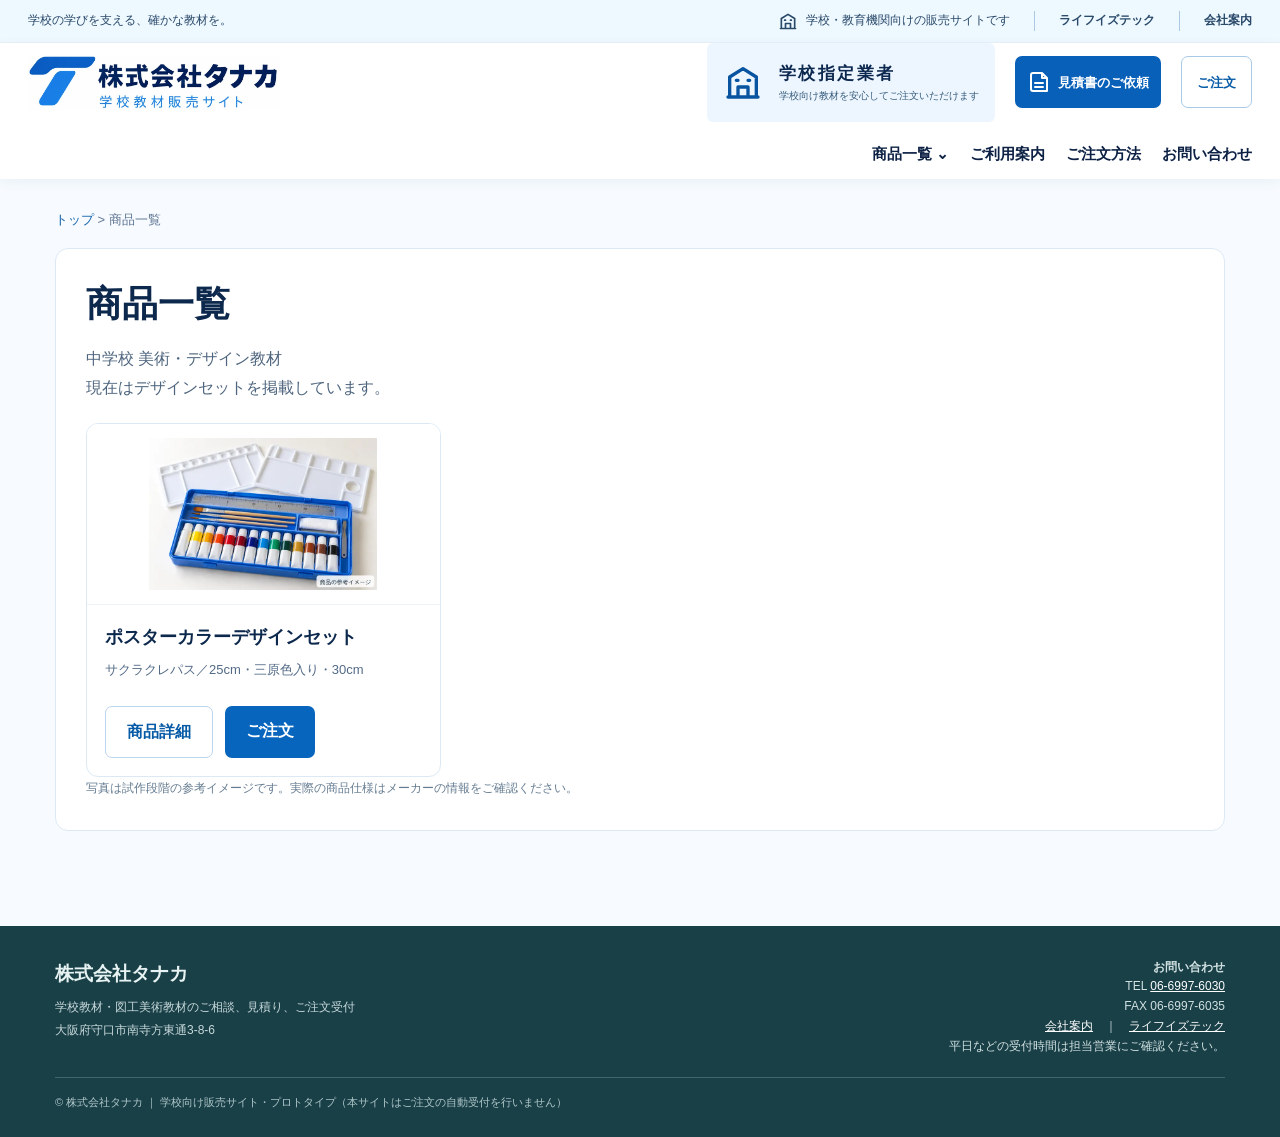
==== products/index.html @ bf660204 "Open Life is Tech external links in a separate safe tab" ====
<!doctype html><html lang="ja"><head><meta charset="utf-8"><meta name="viewport" content="width=device-width,initial-scale=1"><meta name="theme-color" content="#0765be"><title>商品一覧｜株式会社タナカ 学校教材販売サイト</title><meta name="description" content="株式会社タナカの学校向け教材販売サイト。学校向け教材の紹介・ご注文・お見積り。"><link rel="stylesheet" href="../assets/site.css"><link rel="icon" type="image/x-icon" href="../assets/tanaka-favicon.ico"></head><body><div class="t-topstrip"><div class="t-width t-stripline"><span>学校の学びを支える、確かな教材を。</span><div class="t-stripright"><span><svg aria-hidden="true" class="" fill="none" height="24" stroke="currentColor" stroke-linecap="round" stroke-linejoin="round" stroke-width="2" viewbox="0 0 24 24" width="24"><path d="M3 21h18M4 21V9l8-5 8 5v12M9 21v-6h6v6M8 11h1m6 0h1"></path></svg> 学校・教育機関向けの販売サイトです</span><a href="https://tanaka-kyouzai.jp/lifeistech/" target="_blank" rel="noopener noreferrer">ライフイズテック</a><a href="../company.html">会社案内</a></div></div></div><header class="t-header"><div class="t-width t-headrow"><a aria-label="株式会社タナカ トップ" class="t-brand" href="../index.html"><img alt="株式会社タナカ 学校教材販売サイト" class="t-brand-image" height="210" src="../assets/logo.webp" width="960"/></a>
<div class="t-dealer"><svg aria-hidden="true" class="" fill="none" height="24" stroke="currentColor" stroke-linecap="round" stroke-linejoin="round" stroke-width="2" viewbox="0 0 24 24" width="24"><path d="M3 21h18M4 21V9l8-5 8 5v12M9 21v-6h6v6M8 11h1m6 0h1"></path></svg><span><b>学校指定業者</b><small>学校向け教材を安心してご注文いただけます</small></span></div>
<nav aria-label="サイト内メニュー" class="t-mainnav"><a href="../products/index.html">商品一覧 ⌄</a><a href="../guide.html">ご利用案内</a><a href="../guide.html">ご注文方法</a><a href="../contact.html">お問い合わせ</a></nav>
<a class="t-quote" href="../order.html?mode=quote"><svg aria-hidden="true" class="" fill="none" height="24" stroke="currentColor" stroke-linecap="round" stroke-linejoin="round" stroke-width="2" viewbox="0 0 24 24" width="24"><path d="M6 3h9l5 5v13H6a2 2 0 0 1-2-2V5a2 2 0 0 1 2-2Zm9 0v5h5M8 13h8M8 17h8"></path></svg> 見積書のご依頼</a><a class="t-order" href="../order.html?mode=order">ご注文</a>
</div></header><main id="top"><div class="site-page"><div class="wrap"><nav class="site-breadcrumb" aria-label="現在位置"><a href="../index.html">トップ</a> &gt; 商品一覧</nav><div class="site-panel"><h1>商品一覧</h1><p>中学校 美術・デザイン教材</p><p>現在はデザインセットを掲載しています。</p><div class="site-cat-grid"><div class="site-cat-card"><img src="../assets/design-set-sample.webp" alt="デザインセットの参考イメージ" loading="lazy"><div class="site-cat-text"><h2>ポスターカラーデザインセット</h2><p>サクラクレパス／25cm・三原色入り・30cm</p><div class="site-actions"><a class="site-action ghost" href="design-set.html">商品詳細</a><a class="site-action" href="../order.html?mode=order">ご注文</a></div></div></div></div><p class="site-small-note">写真は試作段階の参考イメージです。実際の商品仕様はメーカーの情報をご確認ください。</p></div></div></div></main><footer class="footer" id="contact"><div class="wrap"><div class="footer-grid"><div><h3>株式会社タナカ</h3><p>学校教材・図工美術教材のご相談、見積り、ご注文受付<br/>大阪府守口市南寺方東通3-8-6</p></div><div class="footmeta"><strong>お問い合わせ</strong><br/>TEL <a href="tel:0669976030">06-6997-6030</a><br/>FAX 06-6997-6035<br/><a href="../company.html">会社案内</a>　｜　<a href="https://tanaka-kyouzai.jp/lifeistech/" target="_blank" rel="noopener noreferrer">ライフイズテック</a><br/>平日などの受付時間は担当営業にご確認ください。</div></div><div class="footbottom">© 株式会社タナカ ｜ 学校向け販売サイト・プロトタイプ（本サイトはご注文の自動受付を行いません）</div></div></footer></body></html>
---- assets/site.css ----
:root{--ink:#1b3440;--muted:#627780;--line:#dce6e7;--brand:#17636b;--brand-dark:#0c484f;--brand-pale:#e6f2f0;--bg:#f7f9f9;--soft:#eef5f4;--focus:#edba57;--red:#b24032;--white:#fff;--shadow:0 10px 28px rgba(23,66,72,.06)}
*{box-sizing:border-box}html{scroll-behavior:smooth;scroll-padding-top:98px}body{margin:0;background:var(--bg);color:var(--ink);font-family:-apple-system,BlinkMacSystemFont,"Hiragino Kaku Gothic ProN","Yu Gothic",Meiryo,sans-serif;line-height:1.66;overflow-wrap:break-word}h1,h2,h3,p{margin:0}button,input,textarea,select{font:inherit}button{cursor:pointer}a{color:var(--brand)}a:hover{text-decoration-thickness:2px}img{max-width:100%}input,select,textarea{color:var(--ink)}input:focus-visible,button:focus-visible,a:focus-visible,select:focus-visible,textarea:focus-visible{outline:3px solid var(--focus);outline-offset:2px}button:disabled{cursor:not-allowed;opacity:.48}.wrap{width:min(1170px,calc(100% - 42px));margin-inline:auto}.micro{font-size:12px;color:var(--muted)}.label{display:inline-flex;align-items:center;border:1px solid #bee0dd;border-radius:100px;padding:3px 11px;color:#175b63;background:#eef8f5;font-size:12px;font-weight:700;letter-spacing:.04em}.topstrip{background:#123d46;color:#e5f4f3;font-size:12px;padding:7px 0}.stripflex{display:flex;justify-content:space-between;align-items:center;gap:20px}.topstrip a{color:#e5f4f3;text-decoration:none}.header{background:#fff;border-bottom:1px solid var(--line);position:sticky;top:0;z-index:30}.headin{min-height:78px;display:flex;align-items:center;gap:26px}.logo{display:flex;align-items:center;gap:11px;text-decoration:none;color:var(--ink);white-space:nowrap}.logo-mark{display:grid;place-items:center;width:45px;height:45px;border-radius:13px;background:var(--brand);color:#fff;font-size:27px;font-weight:900;box-shadow:inset 0 -4px 0 rgba(0,0,0,.12)}.brandname{display:block;font-size:22px;letter-spacing:.11em;line-height:1.25;font-weight:900}.brandcaption{display:block;color:var(--muted);font-size:10px;letter-spacing:.09em}.nav{display:flex;align-items:center;gap:25px;margin-left:auto}.nav a{text-decoration:none;color:#314e57;font-size:14px;font-weight:700;white-space:nowrap}.nav a:hover{color:var(--brand)}.cartnav{border:0;background:var(--brand);color:white;display:flex;align-items:center;gap:9px;padding:11px 18px;border-radius:10px;font-weight:800;white-space:nowrap}.count{display:grid;place-items:center;min-width:23px;height:23px;padding:0 5px;border-radius:12px;background:white;color:var(--brand);font-size:12px}.trialbar{background:#fff3d7;border-bottom:1px solid #efdfa9;color:#725c30;text-align:center;font-size:12px;font-weight:700;padding:7px 18px}.hero{padding:44px 0 34px;background:linear-gradient(115deg,#f1f7f5 2%,#e4f2ef 60%,#e9f5f4 100%);border-bottom:1px solid #e0e9e8}.hero-layout{display:grid;grid-template-columns:1.2fr .85fr;align-items:center;gap:45px}.hero .eyebrow{display:flex;align-items:center;gap:8px;margin-bottom:17px;font-weight:800;color:var(--brand);font-size:13px}.hero .eyebrow:before{content:"";width:23px;height:3px;border-radius:5px;background:var(--brand)}.hero h1{font-size:clamp(28px,3.2vw,44px);line-height:1.34;letter-spacing:.015em;font-weight:900}.hero h1 em{font-style:normal;color:var(--brand)}.hero .lead{font-size:15px;line-height:1.95;margin-top:17px;color:#49636b}.actions{display:flex;align-items:center;flex-wrap:wrap;gap:11px;margin-top:24px}.btn{border-radius:10px;display:inline-flex;align-items:center;justify-content:center;gap:7px;min-height:46px;padding:10px 19px;border:1px solid transparent;text-decoration:none;font-weight:800;font-size:14px;line-height:1.3;white-space:normal;text-align:center}.btn-primary{background:var(--brand);color:white}.btn-primary:hover{background:var(--brand-dark);color:#fff}.btn-secondary{background:#fff;color:var(--brand);border-color:#b6d3d1}.btn-secondary:hover{background:#f5fbf9}.btn-ghost{background:transparent;color:var(--brand);border:1px solid #c3d8d7}.btn-white{background:#fff;border:1px solid #d7e5e3;color:var(--brand)}.btn-small{min-height:36px;padding:7px 13px;font-size:12px;border-radius:8px}.hero-highlights{display:flex;gap:17px;flex-wrap:wrap;margin-top:23px;color:#3e5b62;font-size:12px;font-weight:700}.hero-highlights span:before{content:"✓";color:#20837b;font-weight:900;margin-right:6px}.hero-card{background:#fff;border:1px solid #dfebe9;box-shadow:var(--shadow);border-radius:18px;padding:18px}.hc-top{display:flex;justify-content:space-between;align-items:center;gap:8px;font-size:13px;font-weight:800}.hc-top small{color:var(--brand);font-size:11px;background:#eaf5f2;border-radius:99px;padding:4px 9px}.hc-photo{display:flex;gap:10px;align-items:center;padding:15px 8px 13px;min-height:170px}.hc-photo .photo-wrap{width:44%;height:157px;position:relative;flex:none}.hc-photo .photo-wrap img{object-fit:contain;width:100%;height:100%;position:absolute;inset:0}.hc-photo .photo-wrap .photo-real{opacity:0;transition:opacity .2s;background:#fff}.hc-photo strong{display:block;font-size:16px;line-height:1.55}.hc-photo p{font-size:12px;color:var(--muted);margin-top:7px}.hc-lines{border-top:1px solid var(--line);padding-top:12px;display:grid;gap:8px}.hc-line{display:flex;justify-content:space-between;font-size:12px;color:#4a626a}.hc-line strong{color:var(--ink)}.hc-total{padding:9px 11px;background:#edf6f3;border-radius:9px;display:flex;justify-content:space-between;align-items:center;color:var(--brand);font-size:13px;font-weight:800}.hc-total strong{font-size:18px}.section{padding:53px 0}.section-head{display:flex;align-items:end;justify-content:space-between;gap:20px;margin-bottom:21px}.kicker{font-size:12px;color:var(--brand);font-weight:900;letter-spacing:.08em;margin-bottom:5px}.section h2{font-size:clamp(23px,2.4vw,30px);letter-spacing:-.02em;line-height:1.42}.section-desc{font-size:13px;color:var(--muted);margin-top:7px}.catalog-tools{display:flex;gap:10px;align-items:center;margin-bottom:20px}.search{flex:1;position:relative}.search input{background:#fff;border:1px solid var(--line);border-radius:10px;height:48px;width:100%;padding:11px 16px 11px 43px}.search:before{content:"⌕";position:absolute;left:14px;top:2px;font-size:31px;color:#718f92}.searchhint{font-size:13px;color:#718089;white-space:nowrap}.product-grid{display:grid;grid-template-columns:repeat(3,minmax(0,1fr));gap:16px}.product{background:#fff;border:1px solid var(--line);border-radius:14px;overflow:hidden;box-shadow:0 3px 15px rgba(20,69,72,.025);display:flex;flex-direction:column}.product:hover{border-color:#b4d1cb}.product-img{background:#fff;border-bottom:1px solid #edf1f1;height:218px;padding:15px;position:relative;display:grid;place-items:center}.product-img img{height:calc(100% - 24px);width:calc(100% - 30px);position:absolute;inset:12px 15px;object-fit:contain}.product-img .photo-real{opacity:0;transition:opacity .2s;background:#fff}.product-badge{position:absolute;z-index:2;top:11px;left:11px;background:#dff1e8;color:#176359;border-radius:5px;padding:3px 8px;font-size:11px;font-weight:800}.product-badge.alt{background:#f5eddd;color:#86682f}.prod-body{padding:17px 18px 19px;display:flex;flex-direction:column;flex:1}.prod-maker{font-size:11px;letter-spacing:.02em;color:var(--muted);margin-bottom:7px}.prod-title{font-size:17px;font-weight:900;line-height:1.48;min-height:50px}.prod-desc{font-size:12px;color:#607780;line-height:1.7;margin:7px 0 14px;min-height:41px}.prod-bottom{margin-top:auto}.prod-price{font-weight:900;font-size:24px;color:var(--ink);line-height:1.2}.prod-price small{font-size:12px;margin-left:2px}.price-note{color:#70858b;font-size:11px;line-height:1.5;margin:5px 0 13px}.prod-action{display:flex;gap:9px}.prod-action .btn{flex:1;padding-inline:11px}.prod-link{margin-top:10px;display:inline-block;font-size:12px}.zero-results{padding:36px 20px;text-align:center;border:1px dashed #bdcdcd;background:#fff;border-radius:12px;color:var(--muted);display:none}.helper{background:#fff;border:1px solid var(--line);border-radius:17px;box-shadow:var(--shadow);padding:26px}.helper-layout{display:grid;grid-template-columns:1fr 1fr;gap:29px}.helptext{padding-right:8px}.helptext h3{font-size:22px;line-height:1.5;margin-bottom:10px}.helptext p{color:var(--muted);font-size:13px}.step-mini{display:flex;gap:8px;align-items:center;font-weight:700;font-size:13px;color:#566f75;margin-top:18px}.step-mini span{display:grid;place-items:center;width:25px;height:25px;border-radius:50%;background:#e9f3f0;color:var(--brand);font-size:12px}.class-ui{background:#f8fbfa;border:1px solid #dce9e7;border-radius:12px;padding:17px}.fieldlabel{display:block;font-size:13px;font-weight:800;margin-bottom:6px}.fieldhint{font-size:11px;color:#6b8288;margin-top:4px}.field{width:100%;height:45px;padding:8px 12px;background:white;border:1px solid #cddbdc;border-radius:8px}.field:focus{border-color:var(--brand)}textarea.field{height:auto;min-height:89px;resize:vertical}.class-head{display:grid;grid-template-columns:minmax(0,1fr) minmax(0,1fr) 100px 36px;gap:8px;font-size:11px;font-weight:700;color:var(--muted);margin:13px 0 6px}.class-row{display:grid;grid-template-columns:minmax(0,1fr) minmax(0,1fr) 100px 36px;gap:8px;align-items:center;margin-top:7px}.class-row .field{height:40px}.tiny-delete{width:34px;height:34px;border-radius:8px;border:1px solid #d4dfdf;background:white;color:#8a5150;font-size:20px;line-height:1}.class-add{background:transparent;border:0;color:var(--brand);font-weight:800;font-size:12px;padding:12px 0}.class-meta{display:flex;flex-wrap:wrap;align-items:center;gap:10px;margin:5px 0 12px}.class-meta label{display:flex;align-items:center;gap:8px;font-size:13px;font-weight:700}.class-meta input{width:90px;height:38px}.estimate{border-top:1px dashed #cadcda;margin-top:12px;padding-top:14px;display:flex;justify-content:space-between;align-items:center;gap:12px}.estimate .nums{font-weight:900;color:var(--brand);font-size:24px}.estimate .fieldhint{margin:0}.apply-controls{display:grid;grid-template-columns:1fr auto;gap:8px;margin-top:12px}.apply-controls .btn{min-height:45px}.order-section{background:#eef4f3;border-top:1px solid #dfeae8;border-bottom:1px solid #dfeae8}.order-layout{display:grid;grid-template-columns:minmax(0,1.5fr) minmax(300px,.9fr);gap:24px;align-items:start}.orderpanel{background:#fff;border:1px solid var(--line);border-radius:15px;box-shadow:var(--shadow);padding:25px}.orderpanel h3{font-size:18px;font-weight:900;margin-bottom:14px}.order-list{display:grid;gap:0}.emptycart{padding:34px 12px;text-align:center;color:#6c858b;border:1px dashed #cbdddc;border-radius:10px;background:#fbfdfd}.emptycart strong{display:block;font-size:15px;margin-bottom:7px;color:#46636b}.cartline{display:grid;grid-template-columns:72px 1fr auto;align-items:center;gap:12px;border-bottom:1px solid #edf2f0;padding:13px 0}.cartline img{width:72px;height:72px;object-fit:contain;border-radius:8px;border:1px solid #e9efec}.cartname{font-weight:800;font-size:13px;line-height:1.45}.cartcode{font-size:11px;color:var(--muted);margin:3px 0}.carttotal{margin-top:17px;padding-top:14px;display:flex;justify-content:space-between;align-items:baseline;gap:10px}.carttotal strong{font-size:26px;color:var(--brand);letter-spacing:-.02em}.cartmeta{font-size:11px;line-height:1.8;color:var(--muted)}.ordersummary{background:#f4faf7;border-radius:11px;padding:16px;border:1px solid #dceae4}.ordersummary p{font-size:12px;color:#607880}.ordersummary h3{margin:0 0 7px}.ordersummary .btn{width:100%;margin-top:16px}.inline-link{background:none;border:0;color:var(--brand);font-weight:800;text-decoration:underline;cursor:pointer;padding:0;font-size:12px}.formarea{margin-top:24px}.formarea .headsmall{display:flex;gap:10px;align-items:center;padding-bottom:12px;border-bottom:1px solid var(--line);margin-bottom:17px}.headsmall span{background:var(--brand);color:white;font-size:12px;display:grid;place-items:center;width:25px;height:25px;border-radius:50%;font-weight:800}.form-grid{display:grid;grid-template-columns:1fr 1fr;gap:17px 16px}.full{grid-column:1/-1}.required{font-style:normal;background:#fcecea;color:#b34437;font-size:10px;border-radius:4px;padding:2px 5px;margin-left:6px;vertical-align:1px}.optional{font-size:10px;color:#7b9194;margin-left:5px}.choicegrid{display:grid;grid-template-columns:1fr 1fr;gap:10px}.choice{display:flex;align-items:flex-start;gap:9px;border:1px solid #cedfdd;border-radius:9px;padding:12px 13px;background:#fff;cursor:pointer;font-size:13px;min-height:48px}.choice:has(input:checked){background:#eaf5f2;border-color:#4a9990;box-shadow:inset 0 0 0 1px #4a9990}.choice input{accent-color:var(--brand);width:16px;height:16px;margin:2px 0 0;flex:none}.choice small{display:block;color:#5d757b;font-size:11px;font-weight:400}.consent{display:flex;align-items:flex-start;gap:10px;background:#f8faf9;border-radius:9px;padding:14px;font-size:12px;margin-top:15px}.consent input{flex:none;margin-top:4px;accent-color:var(--brand);width:16px;height:16px}.submit-bar{display:flex;flex-wrap:wrap;align-items:center;gap:12px;margin-top:20px}.submit-bar .btn{min-height:52px;font-size:15px;flex:1}.submit-bar .micro{text-align:center;width:100%}.process-grid{display:grid;grid-template-columns:repeat(3,1fr);gap:15px}.process-step{padding:21px;background:#fff;border:1px solid var(--line);border-radius:13px}.process-step .num{width:33px;height:33px;display:grid;place-items:center;background:#e9f5f1;border-radius:9px;font-weight:900;color:var(--brand);margin-bottom:12px}.process-step h3{font-size:16px;margin-bottom:7px}.process-step p{font-size:12px;color:var(--muted)}.footer{background:#193f47;color:#e7f3f2;padding:32px 0 26px}.footer-grid{display:grid;grid-template-columns:1fr auto;gap:20px}.footer h3{font-size:19px;margin-bottom:7px}.footer p{font-size:12px;color:#c7d9db;line-height:1.95}.footer a{color:#fff}.footer .footmeta{text-align:right;font-size:12px;color:#d1e1e1}.footbottom{border-top:1px solid #42646b;margin-top:20px;padding-top:15px;color:#afc8ca;font-size:11px}.toast{position:fixed;bottom:22px;left:50%;transform:translate(-50%,16px);background:#153f48;color:white;padding:11px 19px;border-radius:9px;box-shadow:0 10px 28px rgba(0,0,0,.2);font-size:13px;font-weight:700;opacity:0;pointer-events:none;z-index:100;transition:.2s}.toast.on{opacity:1;transform:translate(-50%,0)}.modal{position:fixed;inset:0;z-index:60;display:none;background:rgba(9,34,37,.66);padding:18px;overflow:auto;align-items:flex-start;justify-content:center}.modal.open{display:flex}.modal-card{background:#fff;border-radius:16px;max-width:800px;width:100%;box-shadow:0 18px 70px rgba(0,0,0,.21);overflow:hidden;margin:26px auto 50px}.modal-top{background:#eef6f3;border-bottom:1px solid #dce7e4;padding:20px 24px;display:flex;justify-content:space-between;gap:12px;align-items:flex-start}.modal-top h2{font-size:21px}.modal-top p{font-size:12px;color:var(--muted);margin-top:4px}.close-modal{border:1px solid #cbdcd7;background:#fff;border-radius:8px;width:37px;height:37px;color:var(--ink);font-size:23px}.modal-body{padding:22px 24px}.review-status{background:#fff4db;border:1px solid #efd49a;padding:11px 13px;border-radius:8px;color:#785b28;font-size:12px;font-weight:700;margin-bottom:20px}.review-section{margin:16px 0}.review-section h3{font-size:14px;margin-bottom:7px;border-bottom:1px solid #dce5e4;padding-bottom:6px} .review-list{display:grid;grid-template-columns:repeat(2,minmax(0,1fr));gap:6px 17px;font-size:12px;margin:0}.review-item{display:grid;grid-template-columns:104px minmax(0,1fr);gap:8px;align-items:baseline;min-width:0;padding:4px 0;border-bottom:1px solid #edf1f0}.review-item dt{color:var(--muted)}.review-item dd{margin:0;white-space:pre-wrap;overflow-wrap:anywhere;min-width:0}.review-item.wide{grid-column:1/-1}.review-item.wide dd{min-width:0}.alloc-table{width:100%;border-collapse:collapse;font-size:12px;margin:5px 0 9px}.alloc-table td,.alloc-table th{padding:6px 7px;border-bottom:1px solid #e0eae7;text-align:left}.alloc-table th{background:#f5f9f7;color:#49666d}.alloc-table .num{text-align:right;white-space:nowrap}.alloc-product{font-size:12px;font-weight:800;color:var(--brand);margin:13px 0 4px}.alloc-state{font-size:11px;color:var(--brand);margin-top:3px}.alloc-state.warning{color:var(--red)}.review-table{width:100%;border-collapse:collapse;font-size:12px}.review-table th,.review-table td{border-bottom:1px solid #e4ebea;padding:8px 5px;text-align:left}.review-table th{color:#526c71;background:#f7faf9}.review-table td.num{text-align:right;white-space:nowrap}.review-price{text-align:right;margin-top:11px;font-size:15px;font-weight:900}.modal-actions{display:flex;flex-wrap:wrap;gap:9px;margin-top:25px}.modal-actions .btn{flex:1}.modal-notice{font-size:11px;color:var(--muted);margin-top:11px}.noshow{display:none!important}#printSheet{display:none}.requiredError{color:var(--red);font-size:12px;font-weight:700;margin-top:8px}.muted{color:var(--muted)}
@media(max-width:980px){.nav{gap:15px}.nav a{font-size:12px}.hero-layout{gap:20px}.helper-layout,.order-layout{grid-template-columns:1fr}.helper-layout{gap:20px}.order-sidebar{order:-1}.product-img{height:195px}.prod-title{font-size:15px}.prod-body{padding:15px}.carttotal strong{font-size:23px}}
@media(max-width:680px){html{scroll-padding-top:82px}.wrap{width:min(100% - 28px,1170px)}.topstrip .stripnote{display:none}.headin{min-height:65px;gap:11px}.logo-mark{width:38px;height:38px;border-radius:10px;font-size:23px}.brandname{font-size:18px}.brandcaption{font-size:9px}.nav{display:none}.cartnav{margin-left:auto;padding:8px 11px;gap:5px;font-size:12px;min-height:39px}.hero{padding:34px 0 26px}.hero-layout{grid-template-columns:1fr;gap:19px}.hero .lead{font-size:13px}.hero-card{padding:13px}.hc-photo{padding:8px 6px}.hc-photo .photo-wrap{height:125px}.hc-photo strong{font-size:14px}.section{padding:35px 0}.section-head{align-items:start;flex-direction:column;gap:9px}.catalog-tools{display:block}.searchhint{display:none}.product-grid{grid-template-columns:1fr;gap:12px}.product{display:grid;grid-template-columns:128px 1fr;min-height:211px}.product-img{height:100%;min-height:211px;padding:8px;border-right:1px solid #edf2f0;border-bottom:0}.product-badge{font-size:9px;top:7px;left:6px;padding:2px 5px}.prod-body{padding:12px 13px}.prod-maker{margin-bottom:4px;font-size:10px}.prod-title{font-size:14px;min-height:unset}.prod-desc{font-size:11px;min-height:unset;margin:5px 0 8px}.prod-price{font-size:20px}.price-note{font-size:10px;margin:4px 0 9px}.prod-action .btn{padding:7px 9px;font-size:12px;min-height:38px}.prod-link{margin-top:5px;font-size:11px}.helper{padding:18px 14px}.helptext h3{font-size:19px}.class-ui{padding:13px}.class-head,.class-row{grid-template-columns:minmax(0,1fr) minmax(0,1fr) 79px 31px;gap:5px}.class-row .field{padding:6px 5px;font-size:13px}.class-head{font-size:10px}.review-list{grid-template-columns:1fr;gap:2px}.review-item{grid-template-columns:112px minmax(0,1fr)}.class-meta input{width:76px}.apply-controls{grid-template-columns:1fr}.orderpanel{padding:19px 14px}.form-grid{grid-template-columns:1fr;gap:15px}.choicegrid{grid-template-columns:1fr 1fr}.cartline{grid-template-columns:55px 1fr auto;gap:8px}.cartline img{width:55px;height:55px}.cartname{font-size:11px}.cartcode{font-size:10px}.process-grid{grid-template-columns:1fr}.footer-grid{grid-template-columns:1fr}.footer .footmeta{text-align:left}.modal{padding:8px}.modal-card{margin:11px auto 40px}.modal-top,.modal-body{padding:16px}.review-list{grid-template-columns:104px 1fr}.modal-actions .btn{min-width:40%;font-size:12px}.review-table{font-size:11px}.review-table th,.review-table td{padding:6px 3px}}
@media(max-width:390px){.product{grid-template-columns:104px 1fr}.prod-title{font-size:13px}.prod-desc{font-size:10px}.product-img{min-height:215px}.cartline{grid-template-columns:1fr auto}.cartline img{display:none}.choicegrid{grid-template-columns:1fr}}
@media print{*{box-shadow:none!important}html,body{width:100%;margin:0!important;background:#fff!important;color:#000!important;font-size:10pt!important}.topstrip,.header,.trialbar,main,.footer,.modal,.toast{display:none!important}#printSheet{display:block!important;position:static;max-width:none;margin:0;padding:0 8mm;font-family:"Yu Gothic",Meiryo,sans-serif;color:#000}#printSheet h1{font-size:19pt;margin:3mm 0}#printSheet h2{font-size:11pt;border-bottom:1px solid #333;margin:5mm 0 2mm}#printSheet p{margin:1mm 0}#printSheet table{border-collapse:collapse;width:100%;margin:3mm 0}#printSheet td,#printSheet th{border:1px solid #666;padding:2mm;text-align:left;font-size:9pt}#printSheet .pmeta{text-align:right;font-size:9pt}#printSheet .pprice{text-align:right;font-size:12pt;font-weight:bold;margin-top:3mm}#printSheet .pdisclaimer{border-top:1px solid #888;padding-top:3mm;font-size:8pt;color:#333}#printSheet .pkv{display:grid;grid-template-columns:1fr 1fr;column-gap:5mm;row-gap:1.2mm;font-size:8.5pt}#printSheet .pkv .kv{display:grid;grid-template-columns:24mm minmax(0,1fr);gap:2mm;padding:0.5mm 0;border-bottom:0.3px solid #ddd;min-width:0}#printSheet .pkv b{font-weight:400;color:#444}#printSheet .pkv span{overflow-wrap:anywhere}#printSheet .pkv .kv.wide{grid-column:1/-1}#printSheet .class-print{margin-top:2mm}#printSheet .class-print th,#printSheet .class-print td{padding:1mm 2mm;font-size:8.5pt}#printSheet .pdisclaimer{line-height:1.5}#printSheet tr{break-inside:avoid}}

@media(max-width:680px){
 .modal-body{padding:15px 14px}
 .modal-top{padding:15px 14px}
 .review-list{grid-template-columns:minmax(0,1fr)!important;gap:0}
 .review-item{grid-template-columns:99px minmax(0,1fr);gap:9px;padding:5px 0}
 .review-item dd{overflow-wrap:anywhere;word-break:normal}
 .review-section{margin:13px 0}
}

.cart-alloc-list{margin:7px 0 3px;display:flex;flex-wrap:wrap;gap:5px}
.cart-alloc-pill{display:inline-flex;align-items:center;gap:5px;background:#eef6f2;border:1px solid #dbeae5;border-radius:6px;padding:3px 7px;font-size:11px;color:#174d53}
.cart-alloc-pill b{font-variant-numeric:tabular-nums}
.detail-hint{font-size:12px;color:#47646b;margin:4px 0 10px}
.review-table.detail-table td:first-child{max-width:275px}
.review-table.detail-table .grade,.review-table.detail-table .cls{white-space:nowrap;text-align:center}
.review-table.detail-table .subrow{background:#f5f9f8;font-weight:800}
.review-table.detail-table .subrow td{padding-top:5px;padding-bottom:5px}
.review-table.detail-table th{white-space:nowrap}
#printSheet .packing{font-size:8pt;margin:1mm 0 2mm;color:#333}
#reviewContent .review-table.detail-table .num{font-variant-numeric:tabular-nums}
@media(max-width:680px){
 .review-table.detail-table,.review-table.detail-table tbody{display:block;width:100%}
 .review-table.detail-table thead{display:none}
 .review-table.detail-table tr{display:grid;grid-template-columns:1fr 1fr;column-gap:12px;padding:8px 0;border-bottom:1px solid #dce8e6}
 .review-table.detail-table tr td{border:0;padding:2px 0;min-width:0;text-align:left!important;font-size:12px}
 .review-table.detail-table tr td::before{content:attr(data-label) '：';font-size:10px;color:#647c80}
 .review-table.detail-table tr td:first-child{grid-column:1/-1;font-weight:700;max-width:none}
 .review-table.detail-table tr td:first-child::before{display:none}
 .review-table.detail-table tr.subrow td:first-child{grid-column:1/-1}
 .review-table.detail-table tr.subrow td:not(:first-child){display:none}
}
@media print{
 #printSheet .detail-print tr{break-inside:avoid;page-break-inside:avoid}
 #printSheet .detail-print td,#printSheet .detail-print th{padding:1.5mm;font-size:8.5pt}
 #printSheet .detail-print .subrow{background:#eee;font-weight:bold}
 #printSheet .detail-print td.num,#printSheet .detail-print th.num{text-align:right}
}

:root{--ink:#21354e;--muted:#657b91;--line:#dbe5ef;--brand:#1768b3;--brand-dark:#0b4278;--brand-pale:#edf6ff;--bg:#f7fafe;--soft:#eff6fc;--shadow:0 10px 30px rgba(30,67,116,.07)}
.topstrip{background:#142f50;color:#f2f7ff}.topstrip a{color:#f2f7ff}
.logo-mark,.cartnav{background:#175b9c}.label{border-color:#cae3f7;color:#195f9a;background:#eff7fe}
.hero{background:linear-gradient(117deg,#fff 0%,#eff7ff 53%,#e4f2fc 100%);border-color:#dcebf8}
.hero .eyebrow:before{background:#278ac5}.hero h1 em{color:#1768b3}.hero-highlights span:before{color:#1589ba}
.hero-card{border-color:#dce7f2}.hc-top small{color:#155c9a;background:#eaf3ff}.hc-total{color:#185b9b;background:#edf6ff}
.product:hover{border-color:#a3c4e4}.product-badge{background:#e7f3ff;color:#155b93}.product-badge.alt{background:#f4f6fa;color:#516c86}
.order-section{background:#eef5fc;border-color:#dce6ef}.class-ui{background:#f8fbff;border-color:#dfebf8}.cart-alloc-pill{background:#eff6ff;color:#285a87;border-color:#d7e8f6}
.category-section{padding:23px 0 13px;background:#fff;border-bottom:1px solid #e4edf6}
.category-title{font-size:12px;font-weight:850;letter-spacing:.07em;color:#476788;margin-bottom:11px}
.category-row{display:flex;gap:9px;flex-wrap:wrap}
.category-button{border:1px solid #d7e3f0;color:#28567d;background:#fff;border-radius:12px;padding:9px 15px;font-size:13px;font-weight:800;min-height:43px}
.category-button:hover,.category-button[aria-pressed="true"]{background:#1768b3;color:#fff;border-color:#1768b3}
.product-img{cursor:default}.prod-action .btn{flex:1}.product-detail-link{border:0;background:transparent;color:#165e9b;font-size:13px;font-weight:800;text-decoration:underline;padding:4px 0}
.detail-modal-card{max-width:940px!important}.detail-summary{display:grid;grid-template-columns:220px minmax(0,1fr);gap:25px;align-items:center;margin-bottom:16px}
.detail-photo{display:grid;place-items:center;height:215px;border:1px solid #e4ecf4;border-radius:12px;background:#fff;position:relative;overflow:hidden}
.detail-photo img{position:absolute;inset:13px;width:calc(100% - 26px);height:calc(100% - 26px);object-fit:contain}
.detail-photo img.photo-real{opacity:0;background:#fff}
.detail-summary h3{font-size:21px;line-height:1.42;margin-bottom:9px;color:var(--ink)}
.detail-desc{color:#4f6980;font-size:13px;margin:9px 0}.detail-sku{color:#5b758b;font-size:12px}.detail-price{font-size:26px;font-weight:900;color:#1a578e}
.detail-divider{height:1px;background:#dfe9f3;margin:15px 0}
.detail-rowtitle{display:flex;align-items:center;justify-content:space-between;gap:10px;margin-bottom:8px;flex-wrap:wrap}
.detail-rowtitle h3{font-size:16px}.detail-rowtitle small{font-size:11px;color:#60798d}
.detail-class-head,.detail-class-row{display:grid;grid-template-columns:minmax(0,1fr) minmax(0,1fr) minmax(75px,.75fr) 66px;gap:8px;align-items:center}
.detail-class-head{color:#5b748b;font-size:11px;font-weight:800;margin-bottom:5px}
.detail-class-row{margin:8px 0}.detail-class-row .tiny-delete{width:66px;font-size:12px;font-weight:700}.detail-remove-help{margin:0 0 8px;font-size:12px;color:#627780}.detail-class-row .field{min-width:0;height:40px;padding:7px 8px}
.detail-sparebar{display:flex;flex-wrap:wrap;gap:13px;align-items:center;justify-content:space-between;border-top:1px dashed #d7e3ef;padding-top:15px;margin-top:13px}
.detail-sparebar label{font-size:13px;font-weight:800;display:flex;align-items:center;gap:10px}.detail-sparebar .field{width:94px;height:40px}
.detail-total{font-size:17px;font-weight:900;color:#165b96}.detail-total b{font-size:24px}
.detail-err{font-size:12px;font-weight:800;color:#b43b39;min-height:18px}
.detail-actions{display:flex;flex-wrap:wrap;gap:9px;margin-top:12px;align-items:center}
.detail-actions .btn-primary{flex:1}.detail-actions .btn{min-width:150px}
.detail-product-note{font-size:11px;color:#677b8a;margin-top:7px}
@media(max-width:680px){
 .category-section{padding:16px 0 8px}.category-title{margin-bottom:7px}.category-button{font-size:11px;padding:8px 11px;min-height:36px;border-radius:9px}
 .detail-modal-card{margin:4px auto 25px}.detail-summary{grid-template-columns:92px minmax(0,1fr);gap:13px;margin-bottom:9px}
 .detail-photo{height:112px}.detail-summary h3{font-size:15px;margin-bottom:4px}.detail-sku,.detail-desc{font-size:11px;margin:3px 0}.detail-price{font-size:21px}
 .detail-class-head,.detail-class-row{grid-template-columns:minmax(0,1fr) minmax(0,1fr) 67px 66px;gap:5px}
 .detail-class-row .field{font-size:12px;padding:5px 4px}.detail-class-head{font-size:10px}
 .detail-actions .btn{min-width:unset;width:100%}.detail-sparebar{gap:6px}.detail-total{font-size:13px}.detail-total b{font-size:19px}
}
@media print{#productModal,.category-section{display:none!important}}

:root{--brand:#0767bf;--brand-dark:#07518f;--brand-pale:#e8f3ff;--ink:#122849;--muted:#53687f;--line:#d6e5f2;--bg:#f4f9fd;--soft:#edf6ff}
.t-width{width:min(1348px,calc(100% - 56px));margin:auto}
.t-topstrip{font-size:12px;color:#294969;background:#eef8ff;border-bottom:1px solid #e9f1f6}
.t-stripline{min-height:42px;display:flex;align-items:center;justify-content:space-between;gap:12px}
.t-stripright,.t-stripright>span{display:flex;align-items:center;gap:8px}
.t-stripright>a{border-left:1px solid #adc9e1;padding-left:24px;margin-left:16px;text-decoration:none;color:#294969;font-weight:700}
.t-stripright svg{width:20px;height:20px}
.t-header{background:#fff;box-shadow:0 3px 11px #1f497210;position:relative;z-index:2}
.t-headrow{display:flex;align-items:center;gap:20px;min-height:116px}
.t-brand{display:flex;align-items:center;gap:17px;white-space:nowrap;text-decoration:none;color:#081f43}

.t-dealer{display:flex;gap:16px;align-items:center;background:#edf6ff;color:#0e2950;border-radius:6px;padding:17px 16px;flex:none}
.t-dealer svg{width:40px;height:40px;color:#0954a1}
.t-dealer b{display:block;letter-spacing:.14em;font-size:17px}
.t-dealer small{display:block;font-size:10px;color:#375c7b;white-space:nowrap}
.t-mainnav{margin-left:auto;display:flex;gap:21px;align-items:center}
.t-mainnav a{color:#0d2145;font-size:15px;font-weight:900;text-decoration:none;white-space:nowrap}

.t-quote{min-height:52px;background:#0860b9;color:#fff;display:flex;align-items:center;gap:7px;padding:0 12px;border-radius:7px;text-decoration:none;font-size:13px;font-weight:900;white-space:nowrap}
.t-order{min-height:52px;background:#fff;color:#075ba6;border:1px solid #a9cbe9;display:flex;align-items:center;justify-content:center;padding:0 15px;border-radius:7px;text-decoration:none;font-size:13px;font-weight:900;white-space:nowrap}
.t-order:hover{background:#edf6ff;color:#075ba6}
.t-quote:hover,.t-button-primary:hover{background:#054c97;color:white}
.t-hero{position:relative;overflow:hidden;background:#fff;min-height:749px}
.t-hero-photo{position:absolute;right:0;top:0;height:100%;width:55%;overflow:hidden}.t-hero-photo img{display:block;width:100%;height:100%;object-fit:fill}
.t-hero-fade{position:absolute;inset:0;background:linear-gradient(90deg,#fff 0%,#fff 25%,#fffffffa 37%,#ffffffe0 45%,#ffffff48 56%,transparent 70%)}
.t-hero-inner{position:relative;min-height:749px;display:flex;align-items:center}
.t-hero-copy{width:100%;padding:48px 0 43px}
.t-eyebrow{font-size:22px;color:#0874c8;font-weight:900;letter-spacing:.02em;padding-left:16px;border-left:3px solid #0671bf;margin-bottom:26px;line-height:1.3}
.t-hero h1{font-size:clamp(40px,4.05vw,62px);font-weight:900;letter-spacing:-.05em;line-height:1.43;white-space:nowrap;color:#071f46}
.t-hero h1 em{font-style:normal;color:#0673cf}
.t-hero-copy>p{font-size:19px;line-height:1.83;letter-spacing:.03em;color:#4b5563;margin-top:19px}
.t-hero-actions{display:flex;gap:23px;align-items:center;margin-top:33px}
.t-button{display:inline-flex;gap:22px;align-items:center;justify-content:center;text-decoration:none;font-size:19px;font-weight:900;min-height:79px;border-radius:8px;padding:0 34px;box-shadow:0 3px 14px #31659c15}
.t-button svg{width:37px;height:37px}
.t-button span{font-size:28px;line-height:1}
.t-button-primary{background:#0765be;color:white;min-width:300px}
.t-button-light{border:1px solid #d4e4f4;background:#fff;color:#082a59;min-width:290px}
.t-trust{display:flex;gap:32px;align-items:flex-start;margin-top:48px;max-width:796px}
.t-trust>div{display:flex;gap:10px;align-items:flex-start;min-width:0}
.t-trust>div>svg{flex:none;background:#eff8ff;border-radius:50%;box-sizing:content-box;padding:11px;width:29px;height:29px;color:#0064c2}
.t-trust b{display:block;color:#092044;font-size:15px;font-weight:900;white-space:nowrap;padding:9px 0}
.t-trust small{display:block;color:#536274;font-size:12px;line-height:1.55;white-space:nowrap}
.t-notice{padding:23px 0;background:#f2f8fc}
.t-noticebar{display:flex;align-items:center;gap:30px;background:#fff;border:1px solid #d7e7f5;border-radius:9px;box-shadow:0 2px 6px #13294d08;padding:0 25px;min-height:80px;color:#11294e;font-size:14px}
.t-noticebar strong{display:flex;gap:14px;align-items:center;color:#0670c7;font-size:18px;border-right:1px solid #dfebf5;padding-right:30px;white-space:nowrap}
.t-noticebar svg{width:30px;height:30px}
.t-noticebar a{margin-left:auto;text-decoration:none;color:#086bbf;font-weight:800;white-space:nowrap}
.t-category-header{display:flex;align-items:center;justify-content:space-between;gap:10px}
.t-category-header .category-title{margin:0}
.t-category-header .cartnav{background:#1768b3}
@media(max-width:1240px){.t-headrow{gap:12px;min-height:91px}.t-brand{gap:11px}.t-dealer{padding:10px;gap:8px}.t-dealer svg{width:27px;height:27px}.t-dealer b{font-size:14px}.t-dealer small{display:none}.t-mainnav{gap:12px}.t-mainnav a{font-size:12px}.t-quote{font-size:12px;min-height:48px;padding:0 12px}.t-quote svg{width:19px}.t-hero h1{font-size:clamp(34px,4.1vw,52px)}.t-hero-copy>p{font-size:15px}.t-eyebrow{font-size:18px}.t-hero,.t-hero-inner{min-height:650px}.t-trust{gap:12px}.t-trust b{font-size:12px}.t-trust small{font-size:10px}.t-trust>div{gap:5px}}
@media(max-width:820px){.t-width{width:min(100% - 30px,1348px)}.t-stripright{display:flex;gap:12px}.t-stripright>span{display:none}.t-stripright>a{border:0;margin:0;padding:0;font-size:12px}.t-stripline{min-height:36px;justify-content:space-between}.t-headrow{flex-wrap:wrap;gap:11px;min-height:unset;padding:13px 0}.t-brand{margin-right:auto;gap:7px}.t-mainnav{order:5;width:100%;overflow-x:auto;gap:20px;padding:8px 0 2px}.t-mainnav a{font-size:12px}.t-dealer{display:none}.t-quote,.t-order{min-height:41px;font-size:11px;padding:0 9px}.t-hero,.t-hero-inner{min-height:unset}.t-hero-photo{width:50%;opacity:1}.t-hero-photo img{object-fit:cover;object-position:right center}.t-hero-fade{background:linear-gradient(90deg,#fff 0 50%,transparent 50%)}.t-hero-copy{width:49%}.t-hero-copy{padding:47px 0 38px}.t-hero h1{font-size:clamp(27px,6vw,42px);white-space:normal;letter-spacing:-.04em}.t-hero-copy>p{font-size:13px;line-height:1.8}.t-desktop{display:none}.t-eyebrow{font-size:15px;margin-bottom:20px}.t-hero-actions{gap:10px;margin-top:25px}.t-button{font-size:13px;gap:9px;padding:0 12px;min-height:51px;min-width:0}.t-button svg{height:22px;width:22px}.t-button span{font-size:18px}.t-trust{display:grid;grid-template-columns:1fr 1fr;gap:11px;margin-top:31px}.t-trust>div{gap:8px}.t-trust>div>svg{padding:8px;width:23px;height:23px}.t-trust b{font-size:11px;padding:2px 0 3px}.t-trust small{font-size:10px}.t-notice{padding:12px 0}.t-noticebar{min-height:unset;display:grid;grid-template-columns:auto 1fr;gap:7px 13px;padding:12px}.t-noticebar strong{font-size:13px;border:0;padding:0;grid-column:1/-1}.t-noticebar strong svg{width:23px;height:23px}.t-noticebar .t-noticecopy{font-size:12px}.t-noticebar a{grid-column:1/-1;margin:0;justify-self:end;font-size:12px}}
@media(max-width:390px){.t-quote,.t-order{font-size:11px;padding:0 7px}.t-hero h1{font-size:26px}.t-hero-actions{gap:7px}.t-button{font-size:12px;padding:0 9px}}

.t-brand{flex:0 0 auto;min-width:0;gap:0}
.t-brand-image{display:block;width:292px;height:auto;max-width:100%}
@media(max-width:1350px){.t-brand-image{width:252px}}
@media(max-width:800px){.t-brand-image{width:215px}}
@media(max-width:480px){.t-brand-image{width:190px}}
@media(max-width:360px){.t-brand-image{width:175px}}
@media print{.t-brand-image{display:none}}


.site-page{background:#f7fbff;min-height:65vh;padding:30px 0 70px}
.site-breadcrumb{font-size:13px;color:#5d7390;margin-bottom:18px}
.site-breadcrumb a{color:#1261aa;text-decoration:none}
.site-panel{background:#fff;border:1px solid #dce9f5;border-radius:13px;padding:30px;margin-bottom:25px}
.site-panel h1{font-size:clamp(25px,4vw,36px);color:#0c284c;margin:0 0 14px;line-height:1.4}
.site-panel h2{font-size:23px;color:#0c284c;margin:0 0 15px}
.site-panel p{line-height:1.85;color:#4e657e}
.site-cat-grid{display:grid;grid-template-columns:repeat(3,minmax(0,1fr));gap:22px;margin:20px 0 0}
.site-cat-card{border:1px solid #dce9f5;background:#fff;border-radius:12px;overflow:hidden;display:block;text-decoration:none;color:#0c284c}
.site-cat-card img{display:block;width:100%;height:180px;object-fit:contain;background:#fff;padding:14px}
.site-cat-card .site-cat-text{padding:18px;border-top:1px solid #edf3f8}
.site-cat-card h2{font-size:18px;margin:0 0 5px}
.site-cat-card p{font-size:13px;margin:0 0 6px;color:#526a86}
.site-detail{display:grid;grid-template-columns:minmax(0,320px) minmax(0,1fr);gap:30px;align-items:start}
.site-detail-photo{border:1px solid #e0eaf4;border-radius:9px;position:relative;padding:18px;background:#fff}
.site-detail-photo img{display:block;width:100%;height:275px;object-fit:contain}
.site-detail-name{font-size:25px!important;margin:0 0 10px!important}
.site-price{font-size:23px;font-weight:900;color:#1166ae;margin:16px 0}
.site-price small{font-size:12px;color:#6d8095;font-weight:400}
.site-small-note{font-size:12px!important;color:#657c91!important}
.site-pill{font-size:12px;font-weight:800;background:#eaf4ff;color:#1263a6;border-radius:100px;padding:5px 12px;display:inline-block;margin-bottom:12px}
.site-actions{display:flex;flex-wrap:wrap;gap:12px;margin-top:24px}
.site-action{display:inline-block;padding:12px 21px;text-decoration:none;border-radius:7px;background:#0765be;color:#fff;font-weight:800}
.site-action.ghost{background:#fff;color:#075ba6;border:1px solid #bcd5ef}
.site-info-list{display:grid;grid-template-columns:minmax(120px,190px) 1fr;margin:15px 0;gap:0}
.site-info-list dt,.site-info-list dd{padding:12px 0;border-bottom:1px solid #e7eef5;margin:0}
.site-info-list dt{color:#627990}
.site-simple-notice{font-size:13px;color:#637c95;margin-top:20px}
.site-subnav{display:flex;gap:8px;flex-wrap:wrap;margin:10px 0 0}
.site-subnav a{text-decoration:none;padding:7px 14px;border:1px solid #cbdff0;border-radius:7px;color:#075ba6;font-weight:700}
.site-order-intro{padding:25px 0 5px;background:#f7fbff}
.site-order-intro h1{font-size:32px;color:#0c284c;margin:0}
.site-order-intro p{color:#516a87;margin:6px 0 14px}
.site-product-photo{position:relative}
.site-product-photo .photo-real{position:absolute;inset:14px;width:calc(100% - 28px);height:calc(100% - 28px);object-fit:contain}
@media(max-width:770px){.site-cat-grid{grid-template-columns:repeat(2,minmax(0,1fr))}.site-panel{padding:20px}.site-detail{grid-template-columns:1fr}.site-detail-photo img{height:245px}}
@media(max-width:480px){.site-cat-grid{grid-template-columns:1fr}.site-panel{padding:18px}.site-info-list{grid-template-columns:1fr}.site-info-list dt{border-bottom:0;padding-bottom:0;font-weight:700}.site-info-list dd{padding-top:2px}.site-order-intro h1{font-size:25px}}
@media print{.site-page,.site-order-intro{display:none!important}}

@media(max-width:600px){.t-hero{display:flex;flex-direction:column}.t-hero-inner{order:1}.t-hero-photo{position:relative;right:auto;top:auto;order:2;width:100%;height:320px}.t-hero-photo img{object-fit:cover;object-position:center top}.t-hero-fade{display:none}.t-hero-copy{width:100%}}

#reviewContent .doc-number{border:1px solid #d5e6f5;background:#f2f8ff;border-radius:8px;padding:12px 14px}
#reviewContent .doc-number .review-item dd{font-weight:800;color:#0c315e;overflow-wrap:anywhere}
@media print{
 .t-topstrip,.t-header{display:none!important}
 #printSheet .p-number{border:1px solid #bbb;padding:2mm 3mm;margin:2mm 0 4mm}
 #printSheet .p-number .kv span{font-weight:700}
}
@media(max-width:1340px) and (min-width:821px){
 .t-headrow{flex-wrap:wrap}
 .t-brand{margin-right:auto}
 .t-mainnav{order:5;width:100%;margin-left:0;justify-content:flex-end;padding:0 0 12px}
}
@media(max-width:540px){
 .t-stripline{flex-wrap:wrap;justify-content:center;gap:3px 12px;padding:6px 0}
 .t-stripline>span{width:100%;text-align:center;font-size:11px}
 .t-stripright{justify-content:center}
 .t-headrow{justify-content:center}
 .t-brand{width:100%;margin-right:0}
 .t-quote,.t-order{justify-content:center}
}

/* ご注文：数量はクラス別明細のみで変更し、確認画面からは編集不可 */
.cart-qty{display:flex;align-items:baseline;gap:4px;white-space:nowrap;color:#0b518e}
.cart-qty strong{font-size:19px;font-variant-numeric:tabular-nums}
.cart-qty span{font-size:12px}
.order-next{display:flex;flex-direction:column;align-items:flex-start;gap:14px;margin-top:18px}
.order-next>.btn{width:100%}
.order-next .requiredError:empty{display:none}
.order-step-back{margin-bottom:16px}
body.school-info-step .site-order-intro,
body.school-info-step .category-section,
body.school-info-step #products,
body.school-info-step #class-helper,
body.school-info-step #flow{display:none!important}
body.school-info-step .order-layout{display:block;max-width:900px;margin-inline:auto}
body.school-info-step .order-sidebar{display:none}
@media(max-width:680px){
 .cart-qty strong{font-size:16px}
 .order-next>.btn{white-space:normal}
}
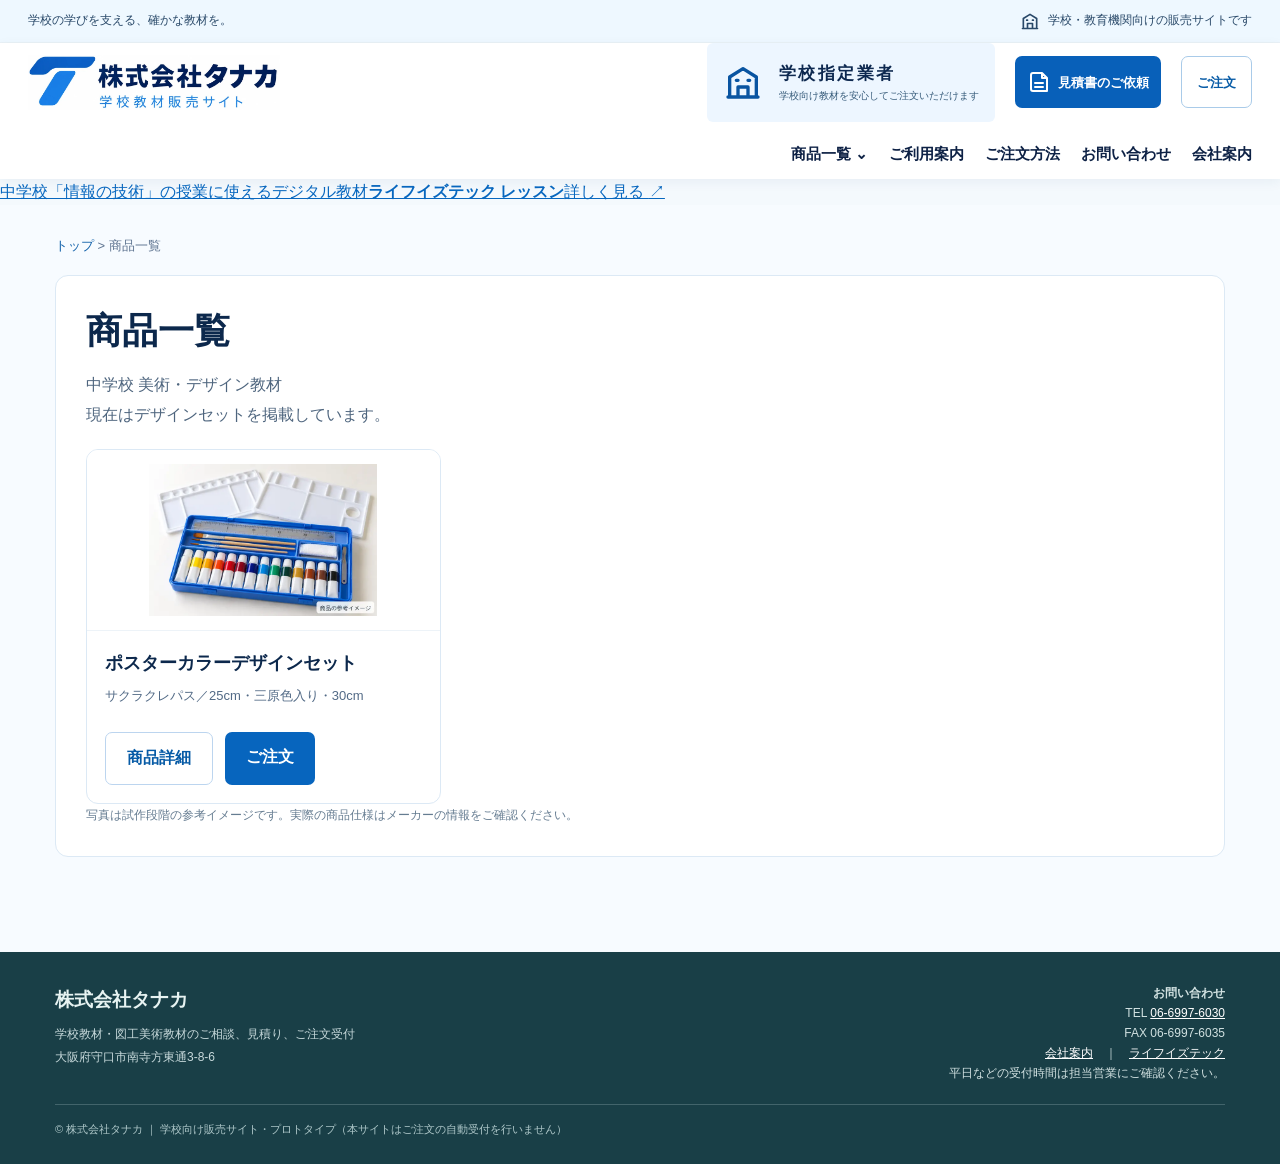
==== commit 6bd25d7e: "Move company info into site menu; add explained Life is Tech lesson link bar" ====
--- a/products/index.html
+++ b/products/index.html
@@ -1,5 +1,5 @@
-<!doctype html><html lang="ja"><head><meta charset="utf-8"><meta name="viewport" content="width=device-width,initial-scale=1"><meta name="theme-color" content="#0765be"><title>商品一覧｜株式会社タナカ 学校教材販売サイト</title><meta name="description" content="株式会社タナカの学校向け教材販売サイト。学校向け教材の紹介・ご注文・お見積り。"><link rel="stylesheet" href="../assets/site.css"><link rel="icon" type="image/x-icon" href="../assets/tanaka-favicon.ico"></head><body><div class="t-topstrip"><div class="t-width t-stripline"><span>学校の学びを支える、確かな教材を。</span><div class="t-stripright"><span><svg aria-hidden="true" class="" fill="none" height="24" stroke="currentColor" stroke-linecap="round" stroke-linejoin="round" stroke-width="2" viewbox="0 0 24 24" width="24"><path d="M3 21h18M4 21V9l8-5 8 5v12M9 21v-6h6v6M8 11h1m6 0h1"></path></svg> 学校・教育機関向けの販売サイトです</span><a href="https://tanaka-kyouzai.jp/lifeistech/" target="_blank" rel="noopener noreferrer">ライフイズテック</a><a href="../company.html">会社案内</a></div></div></div><header class="t-header"><div class="t-width t-headrow"><a aria-label="株式会社タナカ トップ" class="t-brand" href="../index.html"><img alt="株式会社タナカ 学校教材販売サイト" class="t-brand-image" height="210" src="../assets/logo.webp" width="960"/></a>
+<!doctype html><html lang="ja"><head><meta charset="utf-8"><meta name="viewport" content="width=device-width,initial-scale=1"><meta name="theme-color" content="#0765be"><title>商品一覧｜株式会社タナカ 学校教材販売サイト</title><meta name="description" content="株式会社タナカの学校向け教材販売サイト。学校向け教材の紹介・ご注文・お見積り。"><link rel="stylesheet" href="../assets/site.css"><link rel="icon" type="image/x-icon" href="../assets/tanaka-favicon.ico"></head><body><div class="t-topstrip"><div class="t-width t-stripline"><span>学校の学びを支える、確かな教材を。</span><div class="t-stripright"><span><svg aria-hidden="true" class="" fill="none" height="24" stroke="currentColor" stroke-linecap="round" stroke-linejoin="round" stroke-width="2" viewbox="0 0 24 24" width="24"><path d="M3 21h18M4 21V9l8-5 8 5v12M9 21v-6h6v6M8 11h1m6 0h1"></path></svg> 学校・教育機関向けの販売サイトです</span></div></div></div><header class="t-header"><div class="t-width t-headrow"><a aria-label="株式会社タナカ トップ" class="t-brand" href="../index.html"><img alt="株式会社タナカ 学校教材販売サイト" class="t-brand-image" height="210" src="../assets/logo.webp" width="960"/></a>
 <div class="t-dealer"><svg aria-hidden="true" class="" fill="none" height="24" stroke="currentColor" stroke-linecap="round" stroke-linejoin="round" stroke-width="2" viewbox="0 0 24 24" width="24"><path d="M3 21h18M4 21V9l8-5 8 5v12M9 21v-6h6v6M8 11h1m6 0h1"></path></svg><span><b>学校指定業者</b><small>学校向け教材を安心してご注文いただけます</small></span></div>
-<nav aria-label="サイト内メニュー" class="t-mainnav"><a href="../products/index.html">商品一覧 ⌄</a><a href="../guide.html">ご利用案内</a><a href="../guide.html">ご注文方法</a><a href="../contact.html">お問い合わせ</a></nav>
+<nav aria-label="サイト内メニュー" class="t-mainnav"><a href="../products/index.html">商品一覧 ⌄</a><a href="../guide.html">ご利用案内</a><a href="../guide.html">ご注文方法</a><a href="../contact.html">お問い合わせ</a><a href="../company.html">会社案内</a></nav>
 <a class="t-quote" href="../order.html?mode=quote"><svg aria-hidden="true" class="" fill="none" height="24" stroke="currentColor" stroke-linecap="round" stroke-linejoin="round" stroke-width="2" viewbox="0 0 24 24" width="24"><path d="M6 3h9l5 5v13H6a2 2 0 0 1-2-2V5a2 2 0 0 1 2-2Zm9 0v5h5M8 13h8M8 17h8"></path></svg> 見積書のご依頼</a><a class="t-order" href="../order.html?mode=order">ご注文</a>
-</div></header><main id="top"><div class="site-page"><div class="wrap"><nav class="site-breadcrumb" aria-label="現在位置"><a href="../index.html">トップ</a> &gt; 商品一覧</nav><div class="site-panel"><h1>商品一覧</h1><p>中学校 美術・デザイン教材</p><p>現在はデザインセットを掲載しています。</p><div class="site-cat-grid"><div class="site-cat-card"><img src="../assets/design-set-sample.webp" alt="デザインセットの参考イメージ" loading="lazy"><div class="site-cat-text"><h2>ポスターカラーデザインセット</h2><p>サクラクレパス／25cm・三原色入り・30cm</p><div class="site-actions"><a class="site-action ghost" href="design-set.html">商品詳細</a><a class="site-action" href="../order.html?mode=order">ご注文</a></div></div></div></div><p class="site-small-note">写真は試作段階の参考イメージです。実際の商品仕様はメーカーの情報をご確認ください。</p></div></div></div></main><footer class="footer" id="contact"><div class="wrap"><div class="footer-grid"><div><h3>株式会社タナカ</h3><p>学校教材・図工美術教材のご相談、見積り、ご注文受付<br/>大阪府守口市南寺方東通3-8-6</p></div><div class="footmeta"><strong>お問い合わせ</strong><br/>TEL <a href="tel:0669976030">06-6997-6030</a><br/>FAX 06-6997-6035<br/><a href="../company.html">会社案内</a>　｜　<a href="https://tanaka-kyouzai.jp/lifeistech/" target="_blank" rel="noopener noreferrer">ライフイズテック</a><br/>平日などの受付時間は担当営業にご確認ください。</div></div><div class="footbottom">© 株式会社タナカ ｜ 学校向け販売サイト・プロトタイプ（本サイトはご注文の自動受付を行いません）</div></div></footer></body></html>+</div></header><div class="t-lesson-bar"><a class="t-lesson-link" href="https://tanaka-kyouzai.jp/lifeistech/" target="_blank" rel="noopener noreferrer"><span class="t-lesson-copy">中学校「情報の技術」の授業に使えるデジタル教材</span><strong>ライフイズテック レッスン</strong><span class="t-lesson-action">詳しく見る <span aria-hidden="true">↗</span></span></a></div><main id="top"><div class="site-page"><div class="wrap"><nav class="site-breadcrumb" aria-label="現在位置"><a href="../index.html">トップ</a> &gt; 商品一覧</nav><div class="site-panel"><h1>商品一覧</h1><p>中学校 美術・デザイン教材</p><p>現在はデザインセットを掲載しています。</p><div class="site-cat-grid"><div class="site-cat-card"><img src="../assets/design-set-sample.webp" alt="デザインセットの参考イメージ" loading="lazy"><div class="site-cat-text"><h2>ポスターカラーデザインセット</h2><p>サクラクレパス／25cm・三原色入り・30cm</p><div class="site-actions"><a class="site-action ghost" href="design-set.html">商品詳細</a><a class="site-action" href="../order.html?mode=order">ご注文</a></div></div></div></div><p class="site-small-note">写真は試作段階の参考イメージです。実際の商品仕様はメーカーの情報をご確認ください。</p></div></div></div></main><footer class="footer" id="contact"><div class="wrap"><div class="footer-grid"><div><h3>株式会社タナカ</h3><p>学校教材・図工美術教材のご相談、見積り、ご注文受付<br/>大阪府守口市南寺方東通3-8-6</p></div><div class="footmeta"><strong>お問い合わせ</strong><br/>TEL <a href="tel:0669976030">06-6997-6030</a><br/>FAX 06-6997-6035<br/><a href="../company.html">会社案内</a>　｜　<a href="https://tanaka-kyouzai.jp/lifeistech/" target="_blank" rel="noopener noreferrer">ライフイズテック</a><br/>平日などの受付時間は担当営業にご確認ください。</div></div><div class="footbottom">© 株式会社タナカ ｜ 学校向け販売サイト・プロトタイプ（本サイトはご注文の自動受付を行いません）</div></div></footer></body></html>
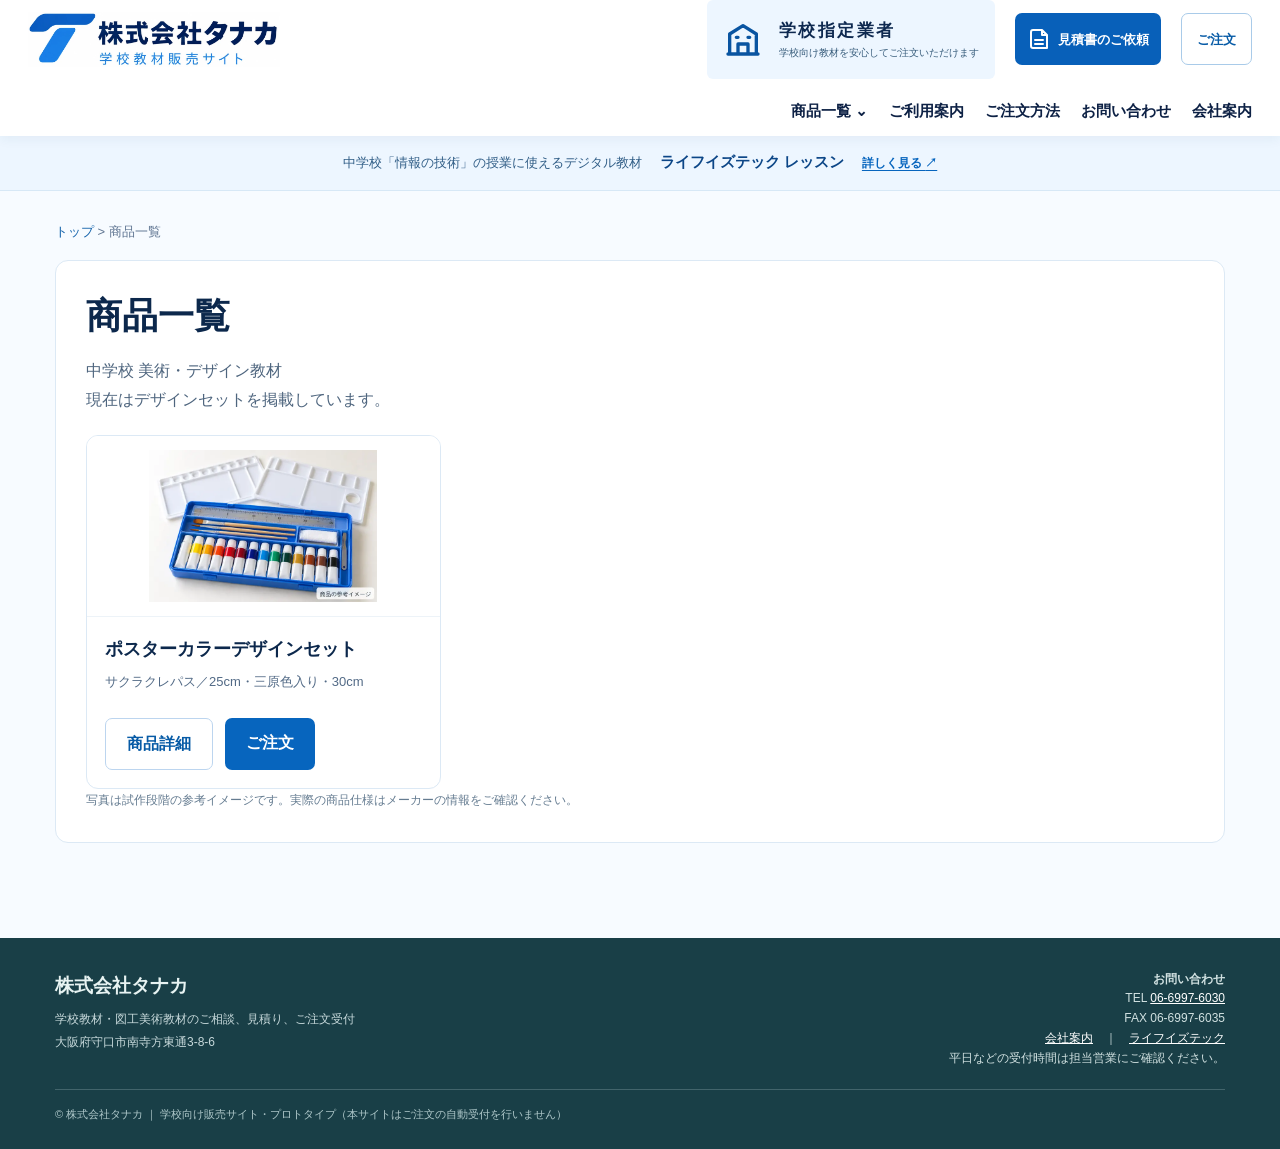
==== commit 45799b65: "Remove redundant motto strip above company header" ====
--- a/products/index.html
+++ b/products/index.html
@@ -1,4 +1,4 @@
-<!doctype html><html lang="ja"><head><meta charset="utf-8"><meta name="viewport" content="width=device-width,initial-scale=1"><meta name="theme-color" content="#0765be"><title>商品一覧｜株式会社タナカ 学校教材販売サイト</title><meta name="description" content="株式会社タナカの学校向け教材販売サイト。学校向け教材の紹介・ご注文・お見積り。"><link rel="stylesheet" href="../assets/site.css"><link rel="icon" type="image/x-icon" href="../assets/tanaka-favicon.ico"></head><body><div class="t-topstrip"><div class="t-width t-stripline"><span>学校の学びを支える、確かな教材を。</span><div class="t-stripright"><span><svg aria-hidden="true" class="" fill="none" height="24" stroke="currentColor" stroke-linecap="round" stroke-linejoin="round" stroke-width="2" viewbox="0 0 24 24" width="24"><path d="M3 21h18M4 21V9l8-5 8 5v12M9 21v-6h6v6M8 11h1m6 0h1"></path></svg> 学校・教育機関向けの販売サイトです</span></div></div></div><header class="t-header"><div class="t-width t-headrow"><a aria-label="株式会社タナカ トップ" class="t-brand" href="../index.html"><img alt="株式会社タナカ 学校教材販売サイト" class="t-brand-image" height="210" src="../assets/logo.webp" width="960"/></a>
+<!doctype html><html lang="ja"><head><meta charset="utf-8"><meta name="viewport" content="width=device-width,initial-scale=1"><meta name="theme-color" content="#0765be"><title>商品一覧｜株式会社タナカ 学校教材販売サイト</title><meta name="description" content="株式会社タナカの学校向け教材販売サイト。学校向け教材の紹介・ご注文・お見積り。"><link rel="stylesheet" href="../assets/site.css"><link rel="icon" type="image/x-icon" href="../assets/tanaka-favicon.ico"></head><body><header class="t-header"><div class="t-width t-headrow"><a aria-label="株式会社タナカ トップ" class="t-brand" href="../index.html"><img alt="株式会社タナカ 学校教材販売サイト" class="t-brand-image" height="210" src="../assets/logo.webp" width="960"/></a>
 <div class="t-dealer"><svg aria-hidden="true" class="" fill="none" height="24" stroke="currentColor" stroke-linecap="round" stroke-linejoin="round" stroke-width="2" viewbox="0 0 24 24" width="24"><path d="M3 21h18M4 21V9l8-5 8 5v12M9 21v-6h6v6M8 11h1m6 0h1"></path></svg><span><b>学校指定業者</b><small>学校向け教材を安心してご注文いただけます</small></span></div>
 <nav aria-label="サイト内メニュー" class="t-mainnav"><a href="../products/index.html">商品一覧 ⌄</a><a href="../guide.html">ご利用案内</a><a href="../guide.html">ご注文方法</a><a href="../contact.html">お問い合わせ</a><a href="../company.html">会社案内</a></nav>
 <a class="t-quote" href="../order.html?mode=quote"><svg aria-hidden="true" class="" fill="none" height="24" stroke="currentColor" stroke-linecap="round" stroke-linejoin="round" stroke-width="2" viewbox="0 0 24 24" width="24"><path d="M6 3h9l5 5v13H6a2 2 0 0 1-2-2V5a2 2 0 0 1 2-2Zm9 0v5h5M8 13h8M8 17h8"></path></svg> 見積書のご依頼</a><a class="t-order" href="../order.html?mode=order">ご注文</a>
--- a/assets/site.css
+++ b/assets/site.css
@@ -92,7 +92,6 @@
 .t-topstrip{font-size:12px;color:#294969;background:#eef8ff;border-bottom:1px solid #e9f1f6}
 .t-stripline{min-height:42px;display:flex;align-items:center;justify-content:space-between;gap:12px}
 .t-stripright,.t-stripright>span{display:flex;align-items:center;gap:8px}
-.t-stripright>a{border-left:1px solid #adc9e1;padding-left:24px;margin-left:16px;text-decoration:none;color:#294969;font-weight:700}
 .t-stripright svg{width:20px;height:20px}
 .t-header{background:#fff;box-shadow:0 3px 11px #1f497210;position:relative;z-index:2}
 .t-headrow{display:flex;align-items:center;gap:20px;min-height:116px}
@@ -138,7 +137,7 @@
 .t-category-header .category-title{margin:0}
 .t-category-header .cartnav{background:#1768b3}
 @media(max-width:1240px){.t-headrow{gap:12px;min-height:91px}.t-brand{gap:11px}.t-dealer{padding:10px;gap:8px}.t-dealer svg{width:27px;height:27px}.t-dealer b{font-size:14px}.t-dealer small{display:none}.t-mainnav{gap:12px}.t-mainnav a{font-size:12px}.t-quote{font-size:12px;min-height:48px;padding:0 12px}.t-quote svg{width:19px}.t-hero h1{font-size:clamp(34px,4.1vw,52px)}.t-hero-copy>p{font-size:15px}.t-eyebrow{font-size:18px}.t-hero,.t-hero-inner{min-height:650px}.t-trust{gap:12px}.t-trust b{font-size:12px}.t-trust small{font-size:10px}.t-trust>div{gap:5px}}
-@media(max-width:820px){.t-width{width:min(100% - 30px,1348px)}.t-stripright{display:flex;gap:12px}.t-stripright>span{display:none}.t-stripright>a{border:0;margin:0;padding:0;font-size:12px}.t-stripline{min-height:36px;justify-content:space-between}.t-headrow{flex-wrap:wrap;gap:11px;min-height:unset;padding:13px 0}.t-brand{margin-right:auto;gap:7px}.t-mainnav{order:5;width:100%;overflow-x:auto;gap:20px;padding:8px 0 2px}.t-mainnav a{font-size:12px}.t-dealer{display:none}.t-quote,.t-order{min-height:41px;font-size:11px;padding:0 9px}.t-hero,.t-hero-inner{min-height:unset}.t-hero-photo{width:50%;opacity:1}.t-hero-photo img{object-fit:cover;object-position:right center}.t-hero-fade{background:linear-gradient(90deg,#fff 0 50%,transparent 50%)}.t-hero-copy{width:49%}.t-hero-copy{padding:47px 0 38px}.t-hero h1{font-size:clamp(27px,6vw,42px);white-space:normal;letter-spacing:-.04em}.t-hero-copy>p{font-size:13px;line-height:1.8}.t-desktop{display:none}.t-eyebrow{font-size:15px;margin-bottom:20px}.t-hero-actions{gap:10px;margin-top:25px}.t-button{font-size:13px;gap:9px;padding:0 12px;min-height:51px;min-width:0}.t-button svg{height:22px;width:22px}.t-button span{font-size:18px}.t-trust{display:grid;grid-template-columns:1fr 1fr;gap:11px;margin-top:31px}.t-trust>div{gap:8px}.t-trust>div>svg{padding:8px;width:23px;height:23px}.t-trust b{font-size:11px;padding:2px 0 3px}.t-trust small{font-size:10px}.t-notice{padding:12px 0}.t-noticebar{min-height:unset;display:grid;grid-template-columns:auto 1fr;gap:7px 13px;padding:12px}.t-noticebar strong{font-size:13px;border:0;padding:0;grid-column:1/-1}.t-noticebar strong svg{width:23px;height:23px}.t-noticebar .t-noticecopy{font-size:12px}.t-noticebar a{grid-column:1/-1;margin:0;justify-self:end;font-size:12px}}
+@media(max-width:820px){.t-width{width:min(100% - 30px,1348px)}.t-stripright{display:none}.t-stripline{min-height:36px;justify-content:center}.t-headrow{flex-wrap:wrap;gap:11px;min-height:unset;padding:13px 0}.t-brand{margin-right:auto;gap:7px}.t-mainnav{order:5;width:100%;overflow-x:auto;gap:20px;padding:8px 0 2px}.t-mainnav a{font-size:12px}.t-dealer{display:none}.t-quote,.t-order{min-height:41px;font-size:11px;padding:0 9px}.t-hero,.t-hero-inner{min-height:unset}.t-hero-photo{width:50%;opacity:1}.t-hero-photo img{object-fit:cover;object-position:right center}.t-hero-fade{background:linear-gradient(90deg,#fff 0 50%,transparent 50%)}.t-hero-copy{width:49%}.t-hero-copy{padding:47px 0 38px}.t-hero h1{font-size:clamp(27px,6vw,42px);white-space:normal;letter-spacing:-.04em}.t-hero-copy>p{font-size:13px;line-height:1.8}.t-desktop{display:none}.t-eyebrow{font-size:15px;margin-bottom:20px}.t-hero-actions{gap:10px;margin-top:25px}.t-button{font-size:13px;gap:9px;padding:0 12px;min-height:51px;min-width:0}.t-button svg{height:22px;width:22px}.t-button span{font-size:18px}.t-trust{display:grid;grid-template-columns:1fr 1fr;gap:11px;margin-top:31px}.t-trust>div{gap:8px}.t-trust>div>svg{padding:8px;width:23px;height:23px}.t-trust b{font-size:11px;padding:2px 0 3px}.t-trust small{font-size:10px}.t-notice{padding:12px 0}.t-noticebar{min-height:unset;display:grid;grid-template-columns:auto 1fr;gap:7px 13px;padding:12px}.t-noticebar strong{font-size:13px;border:0;padding:0;grid-column:1/-1}.t-noticebar strong svg{width:23px;height:23px}.t-noticebar .t-noticecopy{font-size:12px}.t-noticebar a{grid-column:1/-1;margin:0;justify-self:end;font-size:12px}}
 @media(max-width:390px){.t-quote,.t-order{font-size:11px;padding:0 7px}.t-hero h1{font-size:26px}.t-hero-actions{gap:7px}.t-button{font-size:12px;padding:0 9px}}
 
 .t-brand{flex:0 0 auto;min-width:0;gap:0}
@@ -194,11 +193,11 @@
 #reviewContent .doc-number{border:1px solid #d5e6f5;background:#f2f8ff;border-radius:8px;padding:12px 14px}
 #reviewContent .doc-number .review-item dd{font-weight:800;color:#0c315e;overflow-wrap:anywhere}
 @media print{
- .t-topstrip,.t-header{display:none!important}
+ .t-topstrip,.t-header,.t-lesson-bar{display:none!important}
  #printSheet .p-number{border:1px solid #bbb;padding:2mm 3mm;margin:2mm 0 4mm}
  #printSheet .p-number .kv span{font-weight:700}
 }
-@media(max-width:1340px) and (min-width:821px){
+@media(max-width:1550px) and (min-width:821px){
  .t-headrow{flex-wrap:wrap}
  .t-brand{margin-right:auto}
  .t-mainnav{order:5;width:100%;margin-left:0;justify-content:flex-end;padding:0 0 12px}
@@ -206,8 +205,7 @@
 @media(max-width:540px){
  .t-stripline{flex-wrap:wrap;justify-content:center;gap:3px 12px;padding:6px 0}
  .t-stripline>span{width:100%;text-align:center;font-size:11px}
- .t-stripright{justify-content:center}
- .t-headrow{justify-content:center}
+  .t-headrow{justify-content:center}
  .t-brand{width:100%;margin-right:0}
  .t-quote,.t-order{justify-content:center}
 }
@@ -231,3 +229,17 @@
  .cart-qty strong{font-size:16px}
  .order-next>.btn{white-space:normal}
 }
+
+/* 技術科教材の案内バー。サイト内ナビとは独立して表示 */
+.t-lesson-bar{background:#edf6ff;border-bottom:1px solid #d7e8f6}
+.t-lesson-link{width:min(1348px,calc(100% - 56px));min-height:54px;margin:auto;padding:10px 0;display:flex;align-items:center;justify-content:center;flex-wrap:wrap;gap:4px 18px;line-height:1.5;text-decoration:none;color:#123e70}
+.t-lesson-link:hover{background:#e6f2ff}
+.t-lesson-copy{font-size:13px;color:#315e87}
+.t-lesson-link strong{font-size:15px;color:#0c4687}
+.t-lesson-action{font-size:12px;font-weight:800;color:#0765be;text-decoration:underline;text-underline-offset:3px;white-space:nowrap}
+@media(max-width:820px){
+ .t-mainnav{overflow-x:visible;flex-wrap:wrap;justify-content:center;gap:8px 17px}
+ .t-lesson-link{width:calc(100% - 30px);min-height:0;padding:10px 0;gap:3px 11px;text-align:center}
+ .t-lesson-copy{width:100%;font-size:12px}
+ .t-lesson-link strong{font-size:13px}
+}
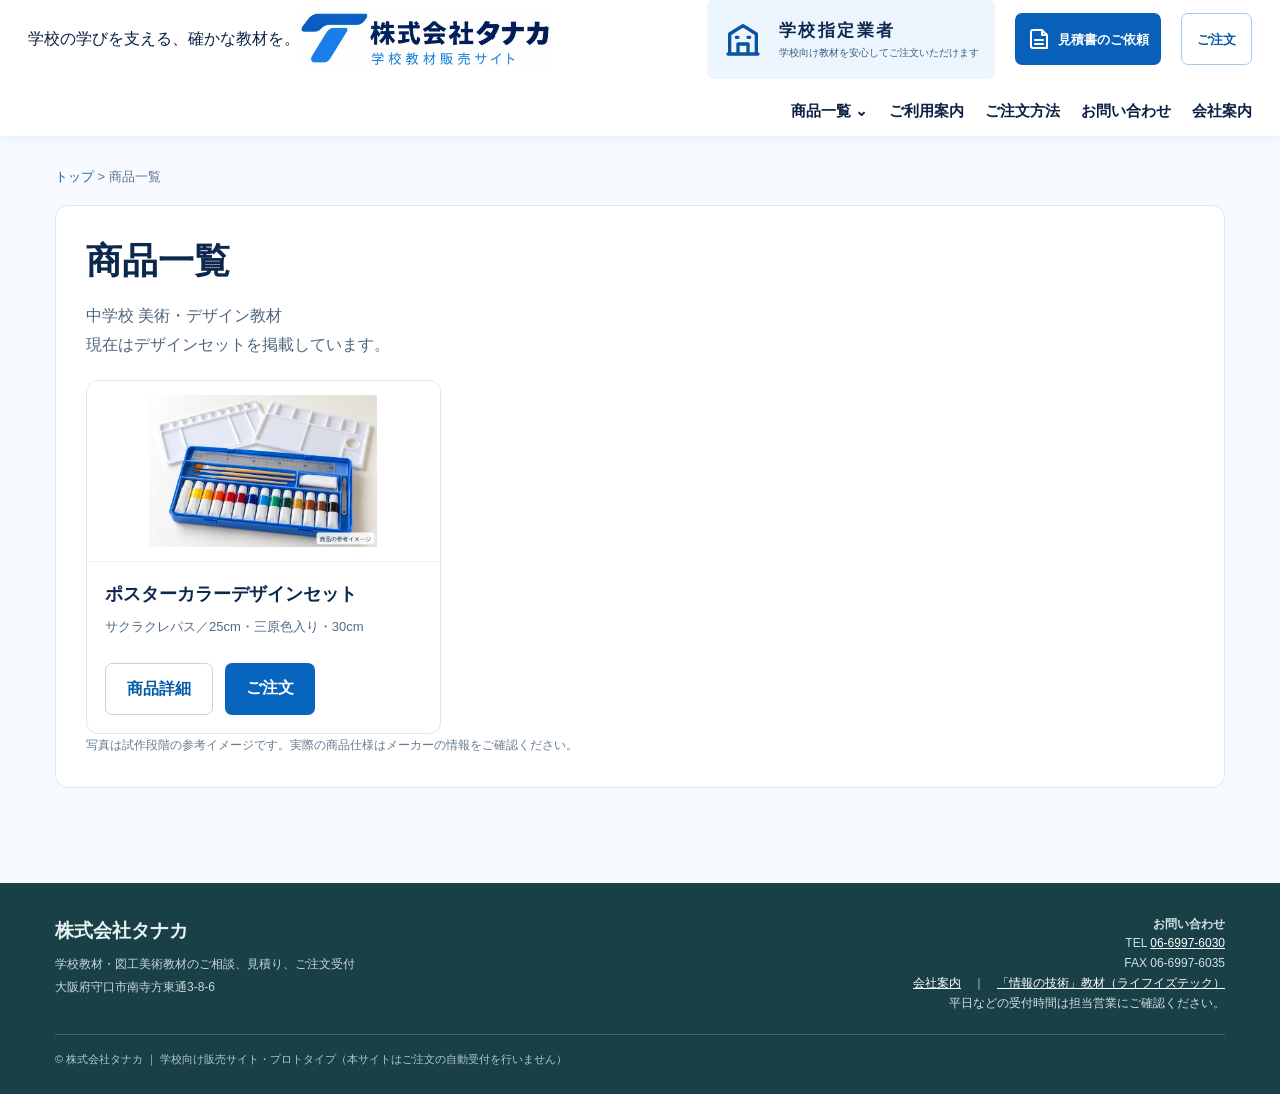
==== commit 8ab2afad: "Place company motto above logo and move unrelated technology lesson promotion below homepage content" ====
--- a/products/index.html
+++ b/products/index.html
@@ -1,5 +1,5 @@
-<!doctype html><html lang="ja"><head><meta charset="utf-8"><meta name="viewport" content="width=device-width,initial-scale=1"><meta name="theme-color" content="#0765be"><title>商品一覧｜株式会社タナカ 学校教材販売サイト</title><meta name="description" content="株式会社タナカの学校向け教材販売サイト。学校向け教材の紹介・ご注文・お見積り。"><link rel="stylesheet" href="../assets/site.css"><link rel="icon" type="image/x-icon" href="../assets/tanaka-favicon.ico"></head><body><header class="t-header"><div class="t-width t-headrow"><a aria-label="株式会社タナカ トップ" class="t-brand" href="../index.html"><img alt="株式会社タナカ 学校教材販売サイト" class="t-brand-image" height="210" src="../assets/logo.webp" width="960"/></a>
+<!doctype html><html lang="ja"><head><meta charset="utf-8"><meta name="viewport" content="width=device-width,initial-scale=1"><meta name="theme-color" content="#0765be"><title>商品一覧｜株式会社タナカ 学校教材販売サイト</title><meta name="description" content="株式会社タナカの学校向け教材販売サイト。学校向け教材の紹介・ご注文・お見積り。"><link rel="stylesheet" href="../assets/site.css"><link rel="icon" type="image/x-icon" href="../assets/tanaka-favicon.ico"></head><body><header class="t-header"><div class="t-width t-headrow"><a aria-label="株式会社タナカ トップ" class="t-brand" href="../index.html"><span class="t-motto">学校の学びを支える、確かな教材を。</span><img alt="株式会社タナカ 学校教材販売サイト" class="t-brand-image" height="210" src="../assets/logo.webp" width="960"/></a>
 <div class="t-dealer"><svg aria-hidden="true" class="" fill="none" height="24" stroke="currentColor" stroke-linecap="round" stroke-linejoin="round" stroke-width="2" viewbox="0 0 24 24" width="24"><path d="M3 21h18M4 21V9l8-5 8 5v12M9 21v-6h6v6M8 11h1m6 0h1"></path></svg><span><b>学校指定業者</b><small>学校向け教材を安心してご注文いただけます</small></span></div>
 <nav aria-label="サイト内メニュー" class="t-mainnav"><a href="../products/index.html">商品一覧 ⌄</a><a href="../guide.html">ご利用案内</a><a href="../guide.html">ご注文方法</a><a href="../contact.html">お問い合わせ</a><a href="../company.html">会社案内</a></nav>
 <a class="t-quote" href="../order.html?mode=quote"><svg aria-hidden="true" class="" fill="none" height="24" stroke="currentColor" stroke-linecap="round" stroke-linejoin="round" stroke-width="2" viewbox="0 0 24 24" width="24"><path d="M6 3h9l5 5v13H6a2 2 0 0 1-2-2V5a2 2 0 0 1 2-2Zm9 0v5h5M8 13h8M8 17h8"></path></svg> 見積書のご依頼</a><a class="t-order" href="../order.html?mode=order">ご注文</a>
-</div></header><div class="t-lesson-bar"><a class="t-lesson-link" href="https://tanaka-kyouzai.jp/lifeistech/" target="_blank" rel="noopener noreferrer"><span class="t-lesson-copy">中学校「情報の技術」の授業に使えるデジタル教材</span><strong>ライフイズテック レッスン</strong><span class="t-lesson-action">詳しく見る <span aria-hidden="true">↗</span></span></a></div><main id="top"><div class="site-page"><div class="wrap"><nav class="site-breadcrumb" aria-label="現在位置"><a href="../index.html">トップ</a> &gt; 商品一覧</nav><div class="site-panel"><h1>商品一覧</h1><p>中学校 美術・デザイン教材</p><p>現在はデザインセットを掲載しています。</p><div class="site-cat-grid"><div class="site-cat-card"><img src="../assets/design-set-sample.webp" alt="デザインセットの参考イメージ" loading="lazy"><div class="site-cat-text"><h2>ポスターカラーデザインセット</h2><p>サクラクレパス／25cm・三原色入り・30cm</p><div class="site-actions"><a class="site-action ghost" href="design-set.html">商品詳細</a><a class="site-action" href="../order.html?mode=order">ご注文</a></div></div></div></div><p class="site-small-note">写真は試作段階の参考イメージです。実際の商品仕様はメーカーの情報をご確認ください。</p></div></div></div></main><footer class="footer" id="contact"><div class="wrap"><div class="footer-grid"><div><h3>株式会社タナカ</h3><p>学校教材・図工美術教材のご相談、見積り、ご注文受付<br/>大阪府守口市南寺方東通3-8-6</p></div><div class="footmeta"><strong>お問い合わせ</strong><br/>TEL <a href="tel:0669976030">06-6997-6030</a><br/>FAX 06-6997-6035<br/><a href="../company.html">会社案内</a>　｜　<a href="https://tanaka-kyouzai.jp/lifeistech/" target="_blank" rel="noopener noreferrer">ライフイズテック</a><br/>平日などの受付時間は担当営業にご確認ください。</div></div><div class="footbottom">© 株式会社タナカ ｜ 学校向け販売サイト・プロトタイプ（本サイトはご注文の自動受付を行いません）</div></div></footer></body></html>+</div></header><main id="top"><div class="site-page"><div class="wrap"><nav class="site-breadcrumb" aria-label="現在位置"><a href="../index.html">トップ</a> &gt; 商品一覧</nav><div class="site-panel"><h1>商品一覧</h1><p>中学校 美術・デザイン教材</p><p>現在はデザインセットを掲載しています。</p><div class="site-cat-grid"><div class="site-cat-card"><img src="../assets/design-set-sample.webp" alt="デザインセットの参考イメージ" loading="lazy"><div class="site-cat-text"><h2>ポスターカラーデザインセット</h2><p>サクラクレパス／25cm・三原色入り・30cm</p><div class="site-actions"><a class="site-action ghost" href="design-set.html">商品詳細</a><a class="site-action" href="../order.html?mode=order">ご注文</a></div></div></div></div><p class="site-small-note">写真は試作段階の参考イメージです。実際の商品仕様はメーカーの情報をご確認ください。</p></div></div></div></main><footer class="footer" id="contact"><div class="wrap"><div class="footer-grid"><div><h3>株式会社タナカ</h3><p>学校教材・図工美術教材のご相談、見積り、ご注文受付<br/>大阪府守口市南寺方東通3-8-6</p></div><div class="footmeta"><strong>お問い合わせ</strong><br/>TEL <a href="tel:0669976030">06-6997-6030</a><br/>FAX 06-6997-6035<br/><a href="../company.html">会社案内</a>　｜　<a href="https://tanaka-kyouzai.jp/lifeistech/" target="_blank" rel="noopener noreferrer">「情報の技術」教材（ライフイズテック）</a><br/>平日などの受付時間は担当営業にご確認ください。</div></div><div class="footbottom">© 株式会社タナカ ｜ 学校向け販売サイト・プロトタイプ（本サイトはご注文の自動受付を行いません）</div></div></footer></body></html>
--- a/assets/site.css
+++ b/assets/site.css
@@ -89,10 +89,10 @@
 
 :root{--brand:#0767bf;--brand-dark:#07518f;--brand-pale:#e8f3ff;--ink:#122849;--muted:#53687f;--line:#d6e5f2;--bg:#f4f9fd;--soft:#edf6ff}
 .t-width{width:min(1348px,calc(100% - 56px));margin:auto}
-.t-topstrip{font-size:12px;color:#294969;background:#eef8ff;border-bottom:1px solid #e9f1f6}
-.t-stripline{min-height:42px;display:flex;align-items:center;justify-content:space-between;gap:12px}
-.t-stripright,.t-stripright>span{display:flex;align-items:center;gap:8px}
-.t-stripright svg{width:20px;height:20px}
+
+
+
+
 .t-header{background:#fff;box-shadow:0 3px 11px #1f497210;position:relative;z-index:2}
 .t-headrow{display:flex;align-items:center;gap:20px;min-height:116px}
 .t-brand{display:flex;align-items:center;gap:17px;white-space:nowrap;text-decoration:none;color:#081f43}
@@ -137,7 +137,7 @@
 .t-category-header .category-title{margin:0}
 .t-category-header .cartnav{background:#1768b3}
 @media(max-width:1240px){.t-headrow{gap:12px;min-height:91px}.t-brand{gap:11px}.t-dealer{padding:10px;gap:8px}.t-dealer svg{width:27px;height:27px}.t-dealer b{font-size:14px}.t-dealer small{display:none}.t-mainnav{gap:12px}.t-mainnav a{font-size:12px}.t-quote{font-size:12px;min-height:48px;padding:0 12px}.t-quote svg{width:19px}.t-hero h1{font-size:clamp(34px,4.1vw,52px)}.t-hero-copy>p{font-size:15px}.t-eyebrow{font-size:18px}.t-hero,.t-hero-inner{min-height:650px}.t-trust{gap:12px}.t-trust b{font-size:12px}.t-trust small{font-size:10px}.t-trust>div{gap:5px}}
-@media(max-width:820px){.t-width{width:min(100% - 30px,1348px)}.t-stripright{display:none}.t-stripline{min-height:36px;justify-content:center}.t-headrow{flex-wrap:wrap;gap:11px;min-height:unset;padding:13px 0}.t-brand{margin-right:auto;gap:7px}.t-mainnav{order:5;width:100%;overflow-x:auto;gap:20px;padding:8px 0 2px}.t-mainnav a{font-size:12px}.t-dealer{display:none}.t-quote,.t-order{min-height:41px;font-size:11px;padding:0 9px}.t-hero,.t-hero-inner{min-height:unset}.t-hero-photo{width:50%;opacity:1}.t-hero-photo img{object-fit:cover;object-position:right center}.t-hero-fade{background:linear-gradient(90deg,#fff 0 50%,transparent 50%)}.t-hero-copy{width:49%}.t-hero-copy{padding:47px 0 38px}.t-hero h1{font-size:clamp(27px,6vw,42px);white-space:normal;letter-spacing:-.04em}.t-hero-copy>p{font-size:13px;line-height:1.8}.t-desktop{display:none}.t-eyebrow{font-size:15px;margin-bottom:20px}.t-hero-actions{gap:10px;margin-top:25px}.t-button{font-size:13px;gap:9px;padding:0 12px;min-height:51px;min-width:0}.t-button svg{height:22px;width:22px}.t-button span{font-size:18px}.t-trust{display:grid;grid-template-columns:1fr 1fr;gap:11px;margin-top:31px}.t-trust>div{gap:8px}.t-trust>div>svg{padding:8px;width:23px;height:23px}.t-trust b{font-size:11px;padding:2px 0 3px}.t-trust small{font-size:10px}.t-notice{padding:12px 0}.t-noticebar{min-height:unset;display:grid;grid-template-columns:auto 1fr;gap:7px 13px;padding:12px}.t-noticebar strong{font-size:13px;border:0;padding:0;grid-column:1/-1}.t-noticebar strong svg{width:23px;height:23px}.t-noticebar .t-noticecopy{font-size:12px}.t-noticebar a{grid-column:1/-1;margin:0;justify-self:end;font-size:12px}}
+@media(max-width:820px){.t-width{width:min(100% - 30px,1348px)}.t-headrow{flex-wrap:wrap;gap:11px;min-height:unset;padding:13px 0}.t-brand{margin-right:auto;gap:7px}.t-mainnav{order:5;width:100%;overflow-x:auto;gap:20px;padding:8px 0 2px}.t-mainnav a{font-size:12px}.t-dealer{display:none}.t-quote,.t-order{min-height:41px;font-size:11px;padding:0 9px}.t-hero,.t-hero-inner{min-height:unset}.t-hero-photo{width:50%;opacity:1}.t-hero-photo img{object-fit:cover;object-position:right center}.t-hero-fade{background:linear-gradient(90deg,#fff 0 50%,transparent 50%)}.t-hero-copy{width:49%}.t-hero-copy{padding:47px 0 38px}.t-hero h1{font-size:clamp(27px,6vw,42px);white-space:normal;letter-spacing:-.04em}.t-hero-copy>p{font-size:13px;line-height:1.8}.t-desktop{display:none}.t-eyebrow{font-size:15px;margin-bottom:20px}.t-hero-actions{gap:10px;margin-top:25px}.t-button{font-size:13px;gap:9px;padding:0 12px;min-height:51px;min-width:0}.t-button svg{height:22px;width:22px}.t-button span{font-size:18px}.t-trust{display:grid;grid-template-columns:1fr 1fr;gap:11px;margin-top:31px}.t-trust>div{gap:8px}.t-trust>div>svg{padding:8px;width:23px;height:23px}.t-trust b{font-size:11px;padding:2px 0 3px}.t-trust small{font-size:10px}.t-notice{padding:12px 0}.t-noticebar{min-height:unset;display:grid;grid-template-columns:auto 1fr;gap:7px 13px;padding:12px}.t-noticebar strong{font-size:13px;border:0;padding:0;grid-column:1/-1}.t-noticebar strong svg{width:23px;height:23px}.t-noticebar .t-noticecopy{font-size:12px}.t-noticebar a{grid-column:1/-1;margin:0;justify-self:end;font-size:12px}}
 @media(max-width:390px){.t-quote,.t-order{font-size:11px;padding:0 7px}.t-hero h1{font-size:26px}.t-hero-actions{gap:7px}.t-button{font-size:12px;padding:0 9px}}
 
 .t-brand{flex:0 0 auto;min-width:0;gap:0}
@@ -193,7 +193,7 @@
 #reviewContent .doc-number{border:1px solid #d5e6f5;background:#f2f8ff;border-radius:8px;padding:12px 14px}
 #reviewContent .doc-number .review-item dd{font-weight:800;color:#0c315e;overflow-wrap:anywhere}
 @media print{
- .t-topstrip,.t-header,.t-lesson-bar{display:none!important}
+ .t-header,.t-lesson-bar{display:none!important}
  #printSheet .p-number{border:1px solid #bbb;padding:2mm 3mm;margin:2mm 0 4mm}
  #printSheet .p-number .kv span{font-weight:700}
 }
@@ -203,8 +203,6 @@
  .t-mainnav{order:5;width:100%;margin-left:0;justify-content:flex-end;padding:0 0 12px}
 }
 @media(max-width:540px){
- .t-stripline{flex-wrap:wrap;justify-content:center;gap:3px 12px;padding:6px 0}
- .t-stripline>span{width:100%;text-align:center;font-size:11px}
   .t-headrow{justify-content:center}
  .t-brand{width:100%;margin-right:0}
  .t-quote,.t-order{justify-content:center}
@@ -230,16 +228,15 @@
  .order-next>.btn{white-space:normal}
 }
 
-/* 技術科教材の案内バー。サイト内ナビとは独立して表示 */
-.t-lesson-bar{background:#edf6ff;border-bottom:1px solid #d7e8f6}
-.t-lesson-link{width:min(1348px,calc(100% - 56px));min-height:54px;margin:auto;padding:10px 0;display:flex;align-items:center;justify-content:center;flex-wrap:wrap;gap:4px 18px;line-height:1.5;text-decoration:none;color:#123e70}
-.t-lesson-link:hover{background:#e6f2ff}
-.t-lesson-copy{font-size:13px;color:#315e87}
-.t-lesson-link strong{font-size:15px;color:#0c4687}
-.t-lesson-action{font-size:12px;font-weight:800;color:#0765be;text-decoration:underline;text-underline-offset:3px;white-space:nowrap}
+/* 教材案内は販促帯ではなく控えめな補助リンクとして表示 */
+.t-lesson-bar{background:#fff}
+.t-lesson-link{width:min(1348px,calc(100% - 56px));min-height:26px;margin:auto;padding:3px 0;display:flex;align-items:center;justify-content:flex-end;flex-wrap:wrap;gap:2px 8px;line-height:1.4;text-decoration:none;color:#61768b}
+.t-lesson-link:hover{text-decoration:underline}
+.t-lesson-copy{font-size:11px;color:#61768b}
+.t-lesson-link strong{font-size:11px;color:#516b82;font-weight:600}
+.t-lesson-action{font-size:11px;font-weight:500;color:#61768b;white-space:nowrap}
 @media(max-width:820px){
  .t-mainnav{overflow-x:visible;flex-wrap:wrap;justify-content:center;gap:8px 17px}
- .t-lesson-link{width:calc(100% - 30px);min-height:0;padding:10px 0;gap:3px 11px;text-align:center}
- .t-lesson-copy{width:100%;font-size:12px}
- .t-lesson-link strong{font-size:13px}
-}
+ .t-lesson-link{width:calc(100% - 30px);min-height:24px;padding:3px 0;gap:2px 6px;justify-content:center;text-align:center}
+ .t-lesson-copy,.t-lesson-link strong,.t-lesson-action{font-size:10px}
+}
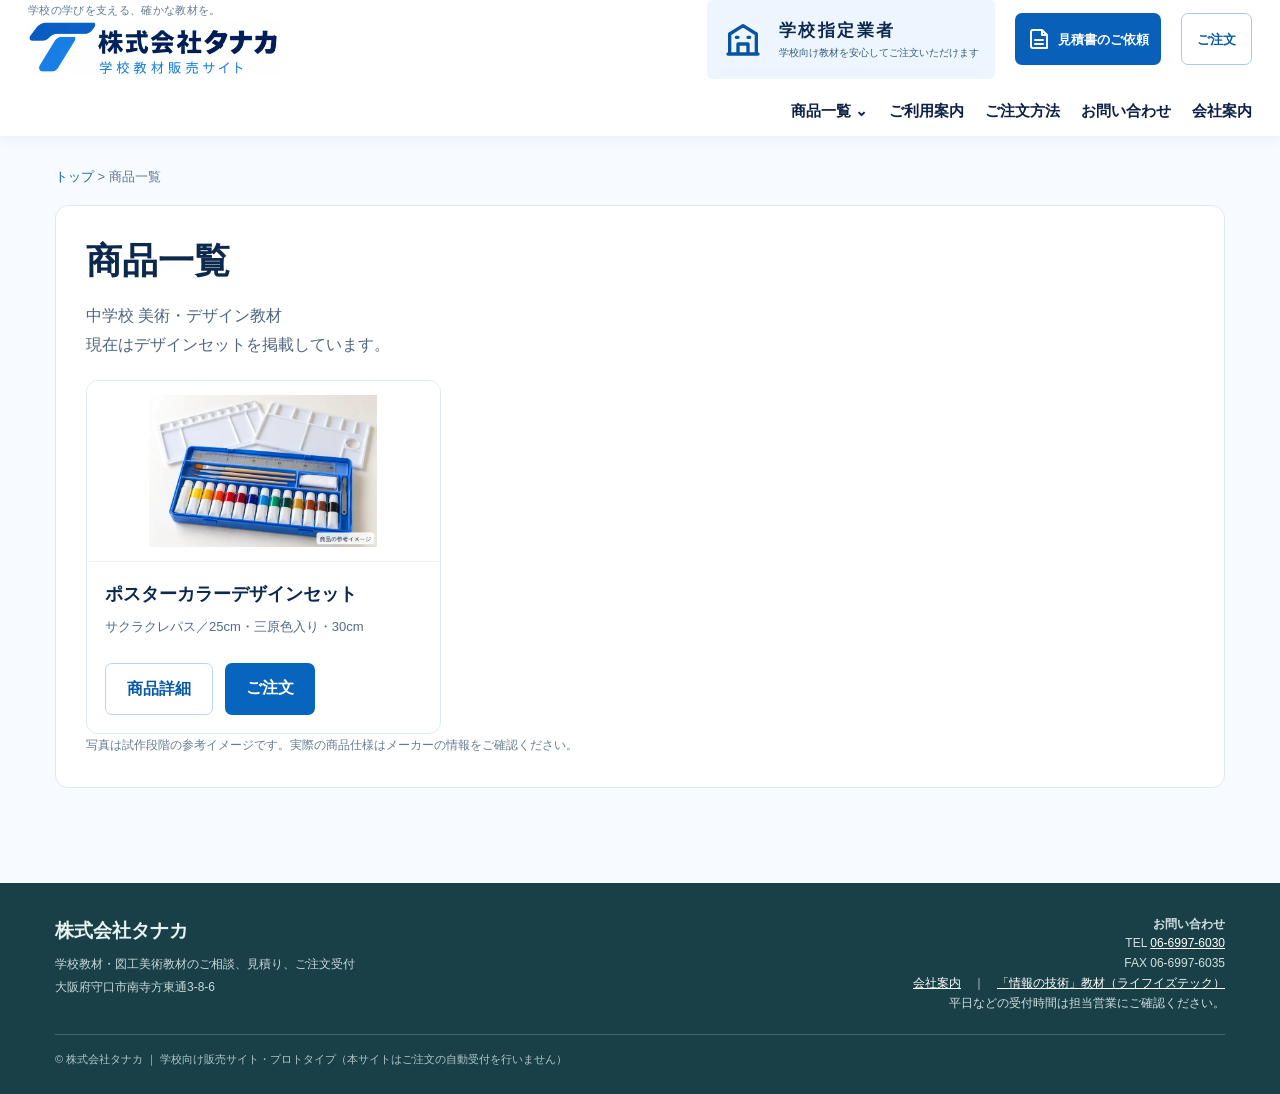
==== commit 549ace01: "Refresh stylesheet cache for updated school-shop header layout" ====
--- a/products/index.html
+++ b/products/index.html
@@ -1,4 +1,4 @@
-<!doctype html><html lang="ja"><head><meta charset="utf-8"><meta name="viewport" content="width=device-width,initial-scale=1"><meta name="theme-color" content="#0765be"><title>商品一覧｜株式会社タナカ 学校教材販売サイト</title><meta name="description" content="株式会社タナカの学校向け教材販売サイト。学校向け教材の紹介・ご注文・お見積り。"><link rel="stylesheet" href="../assets/site.css"><link rel="icon" type="image/x-icon" href="../assets/tanaka-favicon.ico"></head><body><header class="t-header"><div class="t-width t-headrow"><a aria-label="株式会社タナカ トップ" class="t-brand" href="../index.html"><span class="t-motto">学校の学びを支える、確かな教材を。</span><img alt="株式会社タナカ 学校教材販売サイト" class="t-brand-image" height="210" src="../assets/logo.webp" width="960"/></a>
+<!doctype html><html lang="ja"><head><meta charset="utf-8"><meta name="viewport" content="width=device-width,initial-scale=1"><meta name="theme-color" content="#0765be"><title>商品一覧｜株式会社タナカ 学校教材販売サイト</title><meta name="description" content="株式会社タナカの学校向け教材販売サイト。学校向け教材の紹介・ご注文・お見積り。"><link rel="stylesheet" href="../assets/site.css?v=0b511a5"><link rel="icon" type="image/x-icon" href="../assets/tanaka-favicon.ico"></head><body><header class="t-header"><div class="t-width t-headrow"><a aria-label="株式会社タナカ トップ" class="t-brand" href="../index.html"><span class="t-motto">学校の学びを支える、確かな教材を。</span><img alt="株式会社タナカ 学校教材販売サイト" class="t-brand-image" height="210" src="../assets/logo.webp" width="960"/></a>
 <div class="t-dealer"><svg aria-hidden="true" class="" fill="none" height="24" stroke="currentColor" stroke-linecap="round" stroke-linejoin="round" stroke-width="2" viewbox="0 0 24 24" width="24"><path d="M3 21h18M4 21V9l8-5 8 5v12M9 21v-6h6v6M8 11h1m6 0h1"></path></svg><span><b>学校指定業者</b><small>学校向け教材を安心してご注文いただけます</small></span></div>
 <nav aria-label="サイト内メニュー" class="t-mainnav"><a href="../products/index.html">商品一覧 ⌄</a><a href="../guide.html">ご利用案内</a><a href="../guide.html">ご注文方法</a><a href="../contact.html">お問い合わせ</a><a href="../company.html">会社案内</a></nav>
 <a class="t-quote" href="../order.html?mode=quote"><svg aria-hidden="true" class="" fill="none" height="24" stroke="currentColor" stroke-linecap="round" stroke-linejoin="round" stroke-width="2" viewbox="0 0 24 24" width="24"><path d="M6 3h9l5 5v13H6a2 2 0 0 1-2-2V5a2 2 0 0 1 2-2Zm9 0v5h5M8 13h8M8 17h8"></path></svg> 見積書のご依頼</a><a class="t-order" href="../order.html?mode=order">ご注文</a>
--- a/assets/site.css
+++ b/assets/site.css
@@ -193,7 +193,7 @@
 #reviewContent .doc-number{border:1px solid #d5e6f5;background:#f2f8ff;border-radius:8px;padding:12px 14px}
 #reviewContent .doc-number .review-item dd{font-weight:800;color:#0c315e;overflow-wrap:anywhere}
 @media print{
- .t-header,.t-lesson-bar{display:none!important}
+ .t-header{display:none!important}
  #printSheet .p-number{border:1px solid #bbb;padding:2mm 3mm;margin:2mm 0 4mm}
  #printSheet .p-number .kv span{font-weight:700}
 }
@@ -228,15 +228,15 @@
  .order-next>.btn{white-space:normal}
 }
 
-/* 教材案内は販促帯ではなく控えめな補助リンクとして表示 */
-.t-lesson-bar{background:#fff}
-.t-lesson-link{width:min(1348px,calc(100% - 56px));min-height:26px;margin:auto;padding:3px 0;display:flex;align-items:center;justify-content:flex-end;flex-wrap:wrap;gap:2px 8px;line-height:1.4;text-decoration:none;color:#61768b}
-.t-lesson-link:hover{text-decoration:underline}
-.t-lesson-copy{font-size:11px;color:#61768b}
-.t-lesson-link strong{font-size:11px;color:#516b82;font-weight:600}
-.t-lesson-action{font-size:11px;font-weight:500;color:#61768b;white-space:nowrap}
+/* ロゴ上部の企業コピーと、トップ下部の補助教材リンク */
+.t-brand{flex-direction:column;align-items:flex-start;gap:3px}
+.t-motto{display:block;font-size:11px;font-weight:500;line-height:1.4;letter-spacing:.03em;color:#637b92;white-space:normal}
+.t-related{padding:6px 0 12px}
+.t-related .t-width{text-align:right}
+.t-related a{color:#64798e;font-size:11px;line-height:1.6;text-decoration:none}
+.t-related a:hover{text-decoration:underline}
 @media(max-width:820px){
  .t-mainnav{overflow-x:visible;flex-wrap:wrap;justify-content:center;gap:8px 17px}
- .t-lesson-link{width:calc(100% - 30px);min-height:24px;padding:3px 0;gap:2px 6px;justify-content:center;text-align:center}
- .t-lesson-copy,.t-lesson-link strong,.t-lesson-action{font-size:10px}
-}
+ .t-motto{font-size:10px}
+ .t-related .t-width{text-align:center}
+}
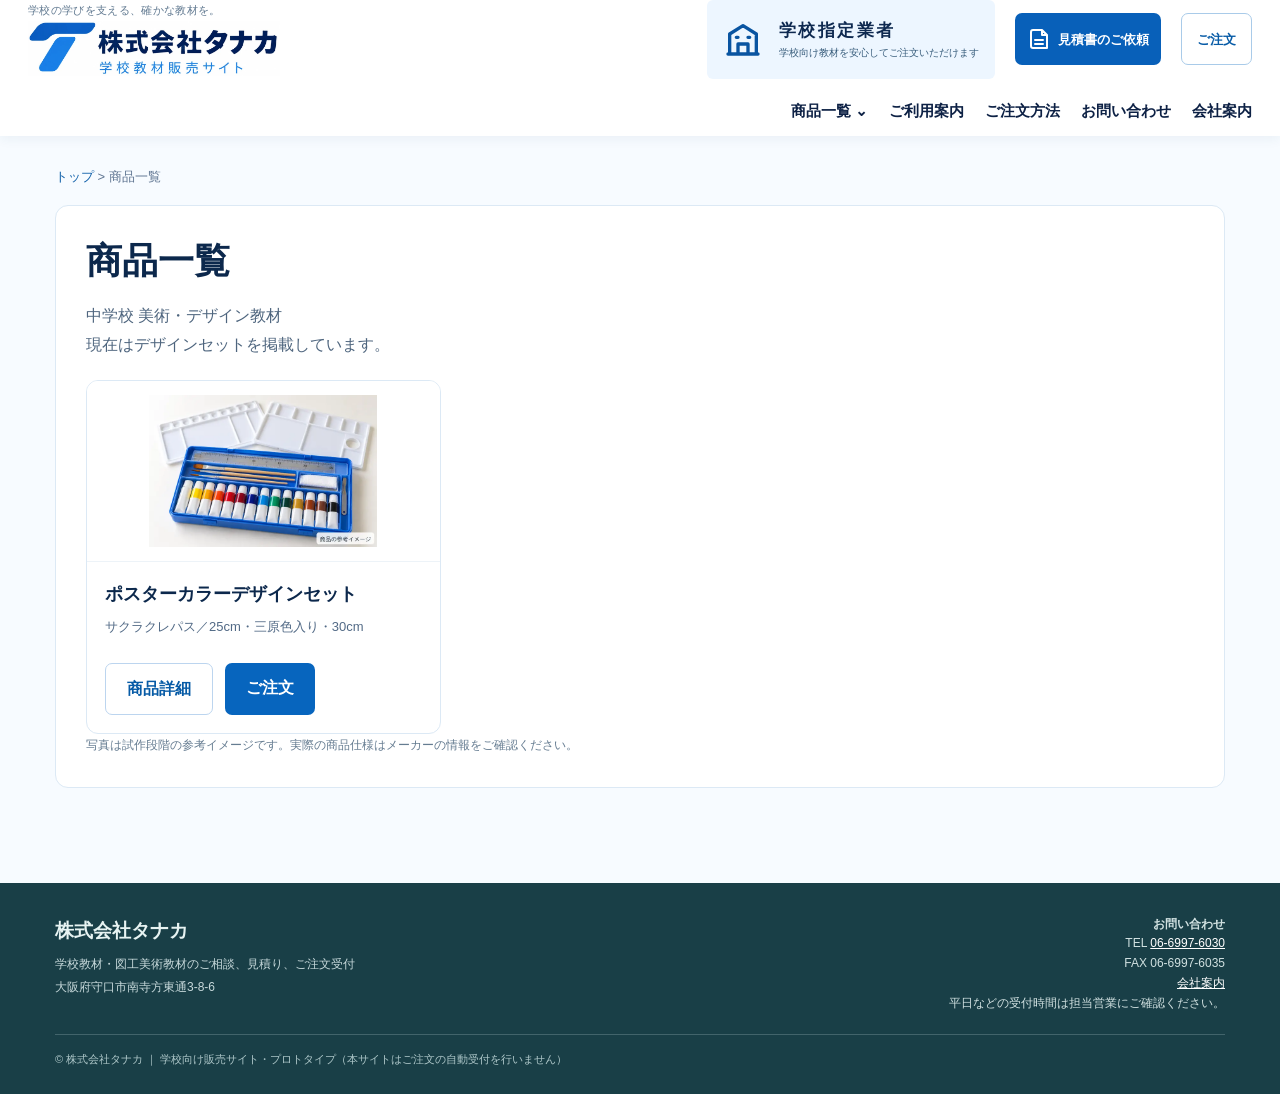
==== commit 4a51fab0: "Separate ICT lesson promotion from Tanaka company contact footer" ====
--- a/products/index.html
+++ b/products/index.html
@@ -2,4 +2,4 @@
 <div class="t-dealer"><svg aria-hidden="true" class="" fill="none" height="24" stroke="currentColor" stroke-linecap="round" stroke-linejoin="round" stroke-width="2" viewbox="0 0 24 24" width="24"><path d="M3 21h18M4 21V9l8-5 8 5v12M9 21v-6h6v6M8 11h1m6 0h1"></path></svg><span><b>学校指定業者</b><small>学校向け教材を安心してご注文いただけます</small></span></div>
 <nav aria-label="サイト内メニュー" class="t-mainnav"><a href="../products/index.html">商品一覧 ⌄</a><a href="../guide.html">ご利用案内</a><a href="../guide.html">ご注文方法</a><a href="../contact.html">お問い合わせ</a><a href="../company.html">会社案内</a></nav>
 <a class="t-quote" href="../order.html?mode=quote"><svg aria-hidden="true" class="" fill="none" height="24" stroke="currentColor" stroke-linecap="round" stroke-linejoin="round" stroke-width="2" viewbox="0 0 24 24" width="24"><path d="M6 3h9l5 5v13H6a2 2 0 0 1-2-2V5a2 2 0 0 1 2-2Zm9 0v5h5M8 13h8M8 17h8"></path></svg> 見積書のご依頼</a><a class="t-order" href="../order.html?mode=order">ご注文</a>
-</div></header><main id="top"><div class="site-page"><div class="wrap"><nav class="site-breadcrumb" aria-label="現在位置"><a href="../index.html">トップ</a> &gt; 商品一覧</nav><div class="site-panel"><h1>商品一覧</h1><p>中学校 美術・デザイン教材</p><p>現在はデザインセットを掲載しています。</p><div class="site-cat-grid"><div class="site-cat-card"><img src="../assets/design-set-sample.webp" alt="デザインセットの参考イメージ" loading="lazy"><div class="site-cat-text"><h2>ポスターカラーデザインセット</h2><p>サクラクレパス／25cm・三原色入り・30cm</p><div class="site-actions"><a class="site-action ghost" href="design-set.html">商品詳細</a><a class="site-action" href="../order.html?mode=order">ご注文</a></div></div></div></div><p class="site-small-note">写真は試作段階の参考イメージです。実際の商品仕様はメーカーの情報をご確認ください。</p></div></div></div></main><footer class="footer" id="contact"><div class="wrap"><div class="footer-grid"><div><h3>株式会社タナカ</h3><p>学校教材・図工美術教材のご相談、見積り、ご注文受付<br/>大阪府守口市南寺方東通3-8-6</p></div><div class="footmeta"><strong>お問い合わせ</strong><br/>TEL <a href="tel:0669976030">06-6997-6030</a><br/>FAX 06-6997-6035<br/><a href="../company.html">会社案内</a>　｜　<a href="https://tanaka-kyouzai.jp/lifeistech/" target="_blank" rel="noopener noreferrer">「情報の技術」教材（ライフイズテック）</a><br/>平日などの受付時間は担当営業にご確認ください。</div></div><div class="footbottom">© 株式会社タナカ ｜ 学校向け販売サイト・プロトタイプ（本サイトはご注文の自動受付を行いません）</div></div></footer></body></html>+</div></header><main id="top"><div class="site-page"><div class="wrap"><nav class="site-breadcrumb" aria-label="現在位置"><a href="../index.html">トップ</a> &gt; 商品一覧</nav><div class="site-panel"><h1>商品一覧</h1><p>中学校 美術・デザイン教材</p><p>現在はデザインセットを掲載しています。</p><div class="site-cat-grid"><div class="site-cat-card"><img src="../assets/design-set-sample.webp" alt="デザインセットの参考イメージ" loading="lazy"><div class="site-cat-text"><h2>ポスターカラーデザインセット</h2><p>サクラクレパス／25cm・三原色入り・30cm</p><div class="site-actions"><a class="site-action ghost" href="design-set.html">商品詳細</a><a class="site-action" href="../order.html?mode=order">ご注文</a></div></div></div></div><p class="site-small-note">写真は試作段階の参考イメージです。実際の商品仕様はメーカーの情報をご確認ください。</p></div></div></div></main><footer class="footer" id="contact"><div class="wrap"><div class="footer-grid"><div><h3>株式会社タナカ</h3><p>学校教材・図工美術教材のご相談、見積り、ご注文受付<br/>大阪府守口市南寺方東通3-8-6</p></div><div class="footmeta"><strong>お問い合わせ</strong><br/>TEL <a href="tel:0669976030">06-6997-6030</a><br/>FAX 06-6997-6035<br/><a href="../company.html">会社案内</a><br/>平日などの受付時間は担当営業にご確認ください。</div></div><div class="footbottom">© 株式会社タナカ ｜ 学校向け販売サイト・プロトタイプ（本サイトはご注文の自動受付を行いません）</div></div></footer></body></html>
--- a/assets/site.css
+++ b/assets/site.css
@@ -240,3 +240,6 @@
  .t-motto{font-size:10px}
  .t-related .t-width{text-align:center}
 }
+/* トップの「学校指定教材を、」だけを途中改行させない */
+.t-hero h1 .t-headline-unit{display:inline-block;white-space:nowrap}
+@media(min-width:601px) and (max-width:820px){.t-hero h1 .t-headline-unit{font-size:min(1em,5.5vw)}}
